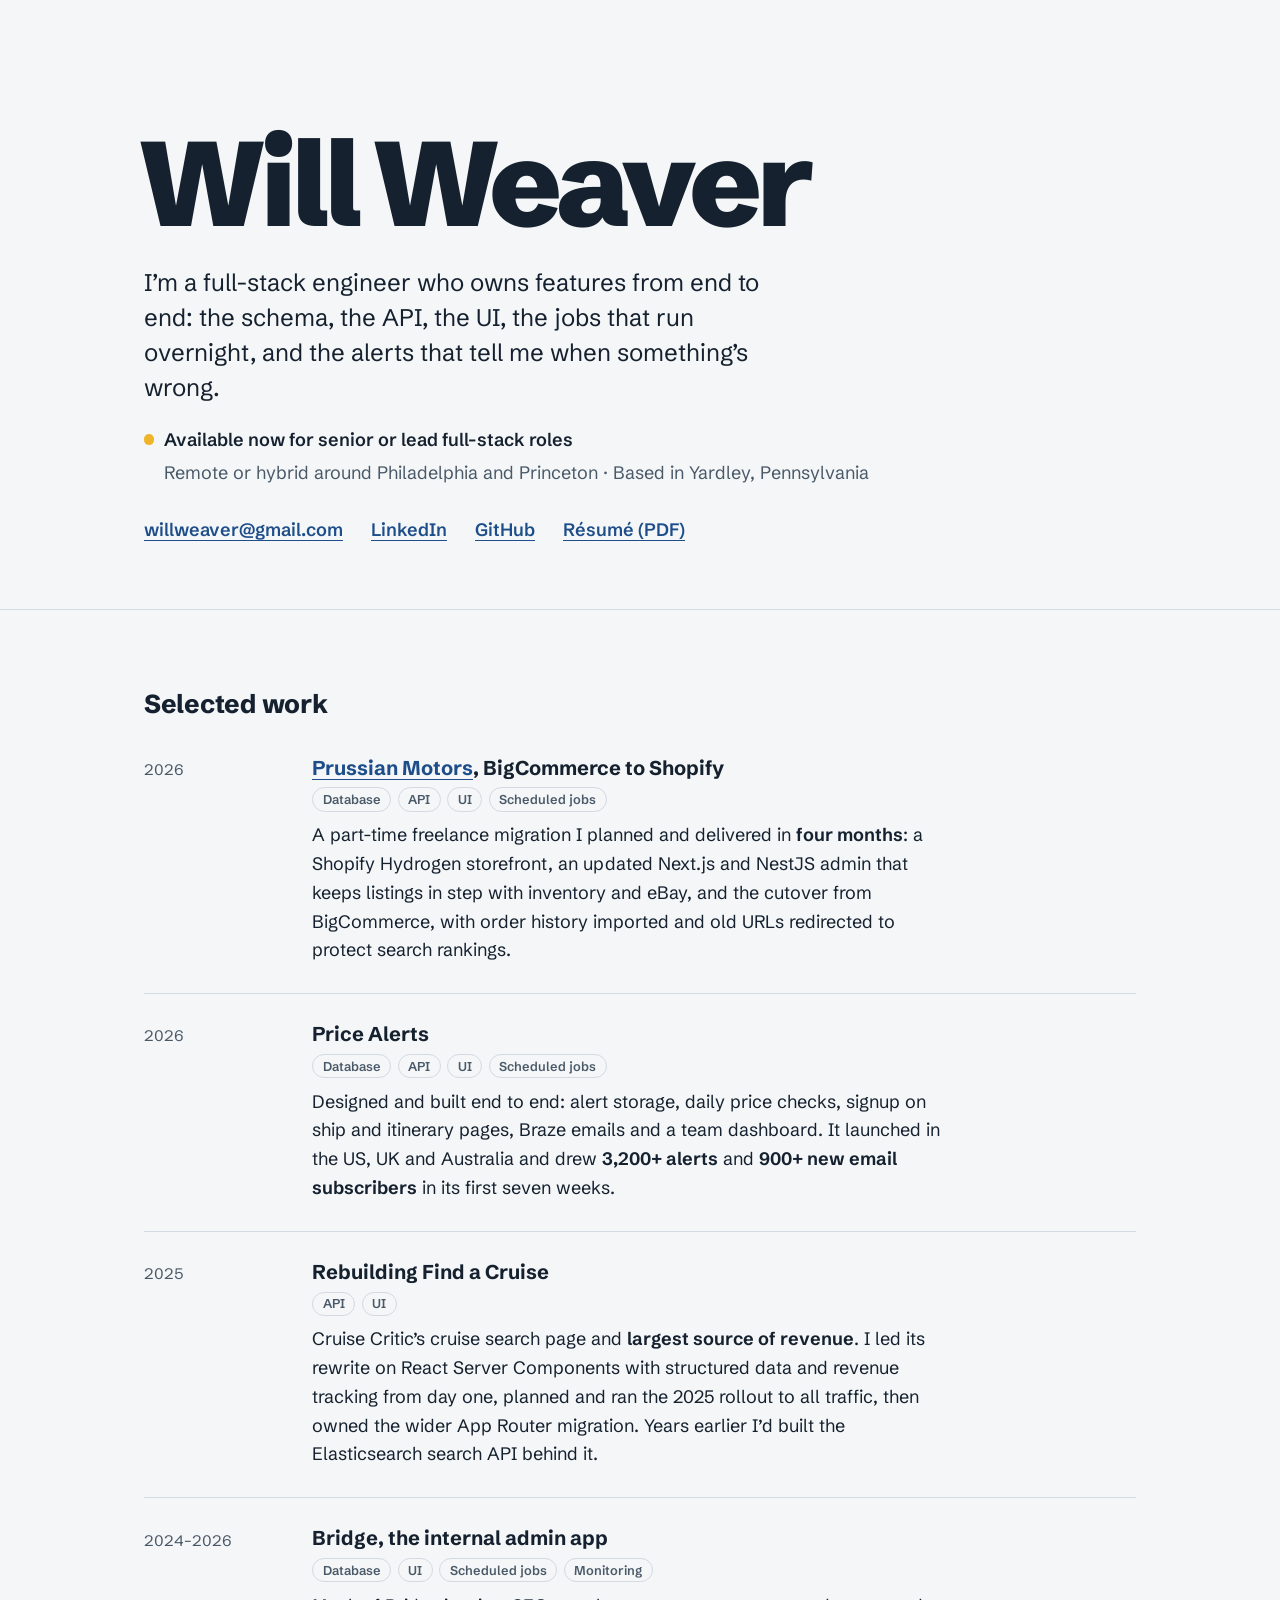
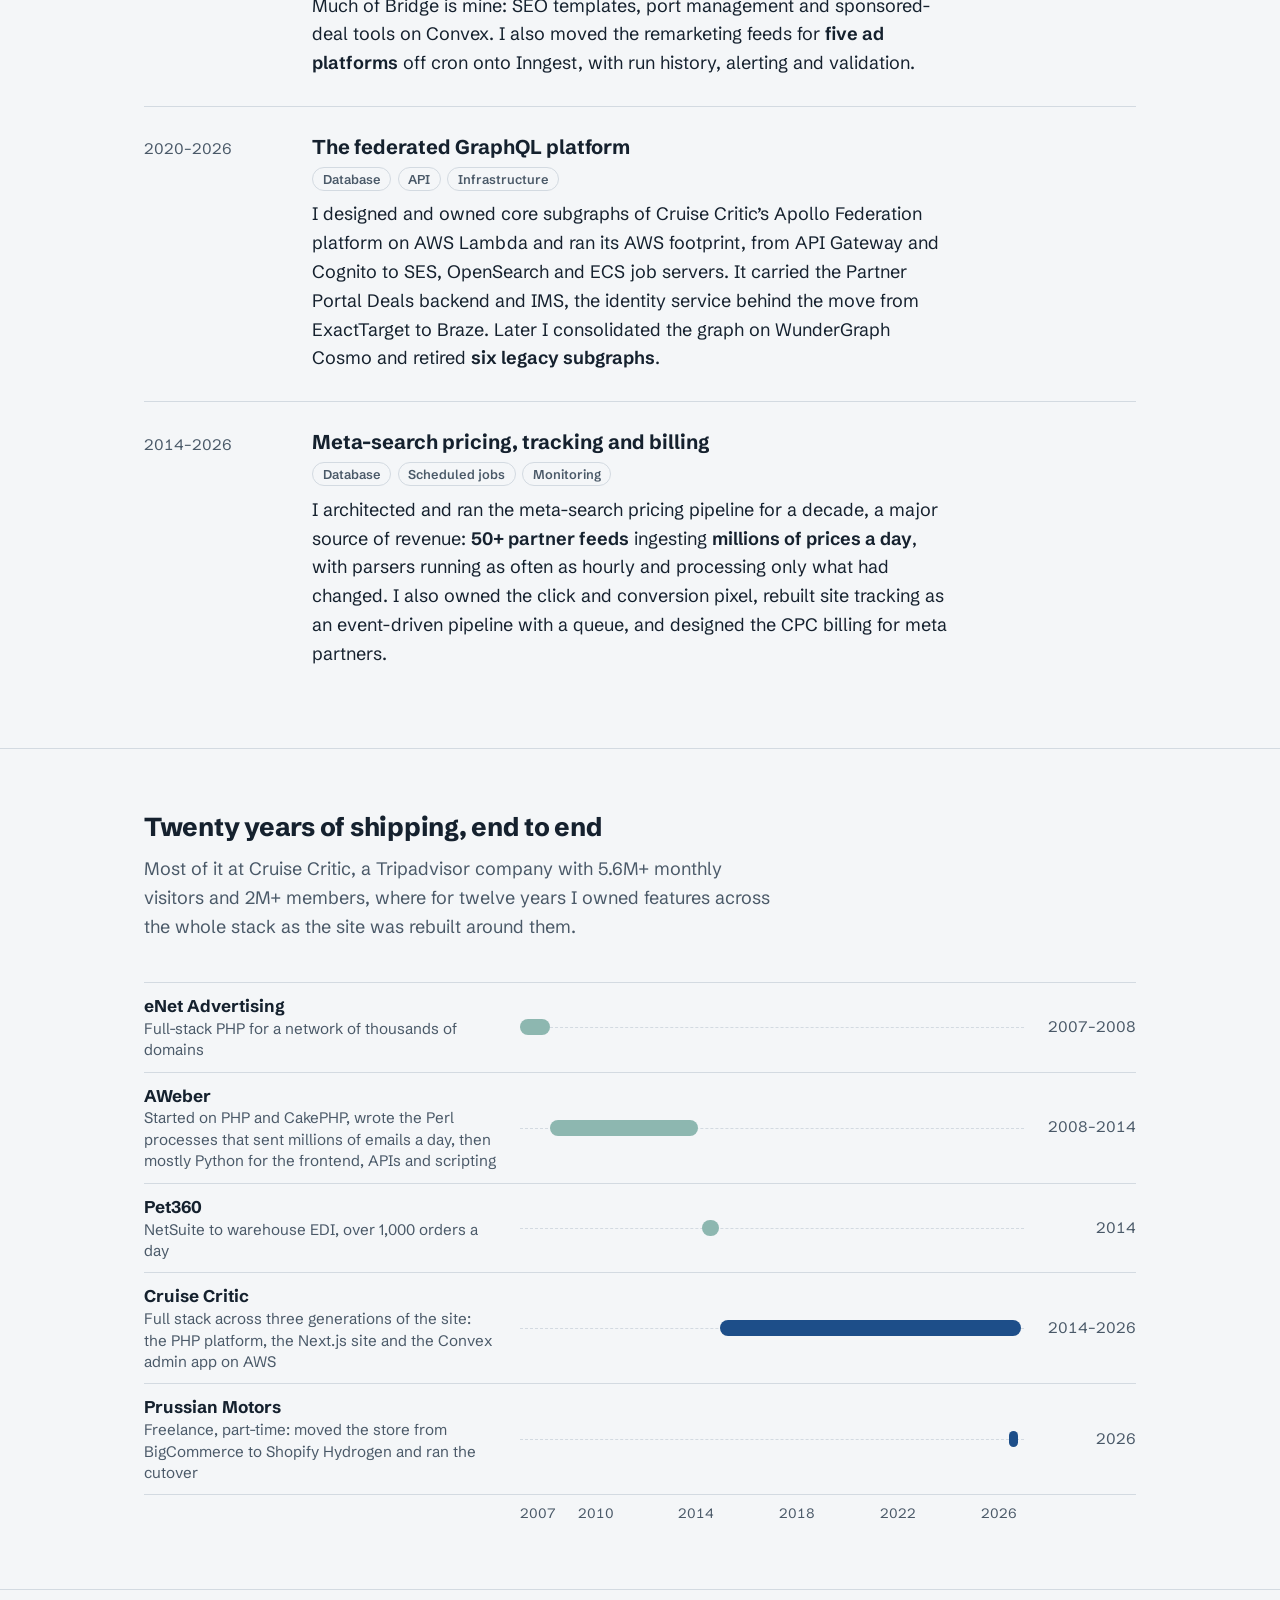
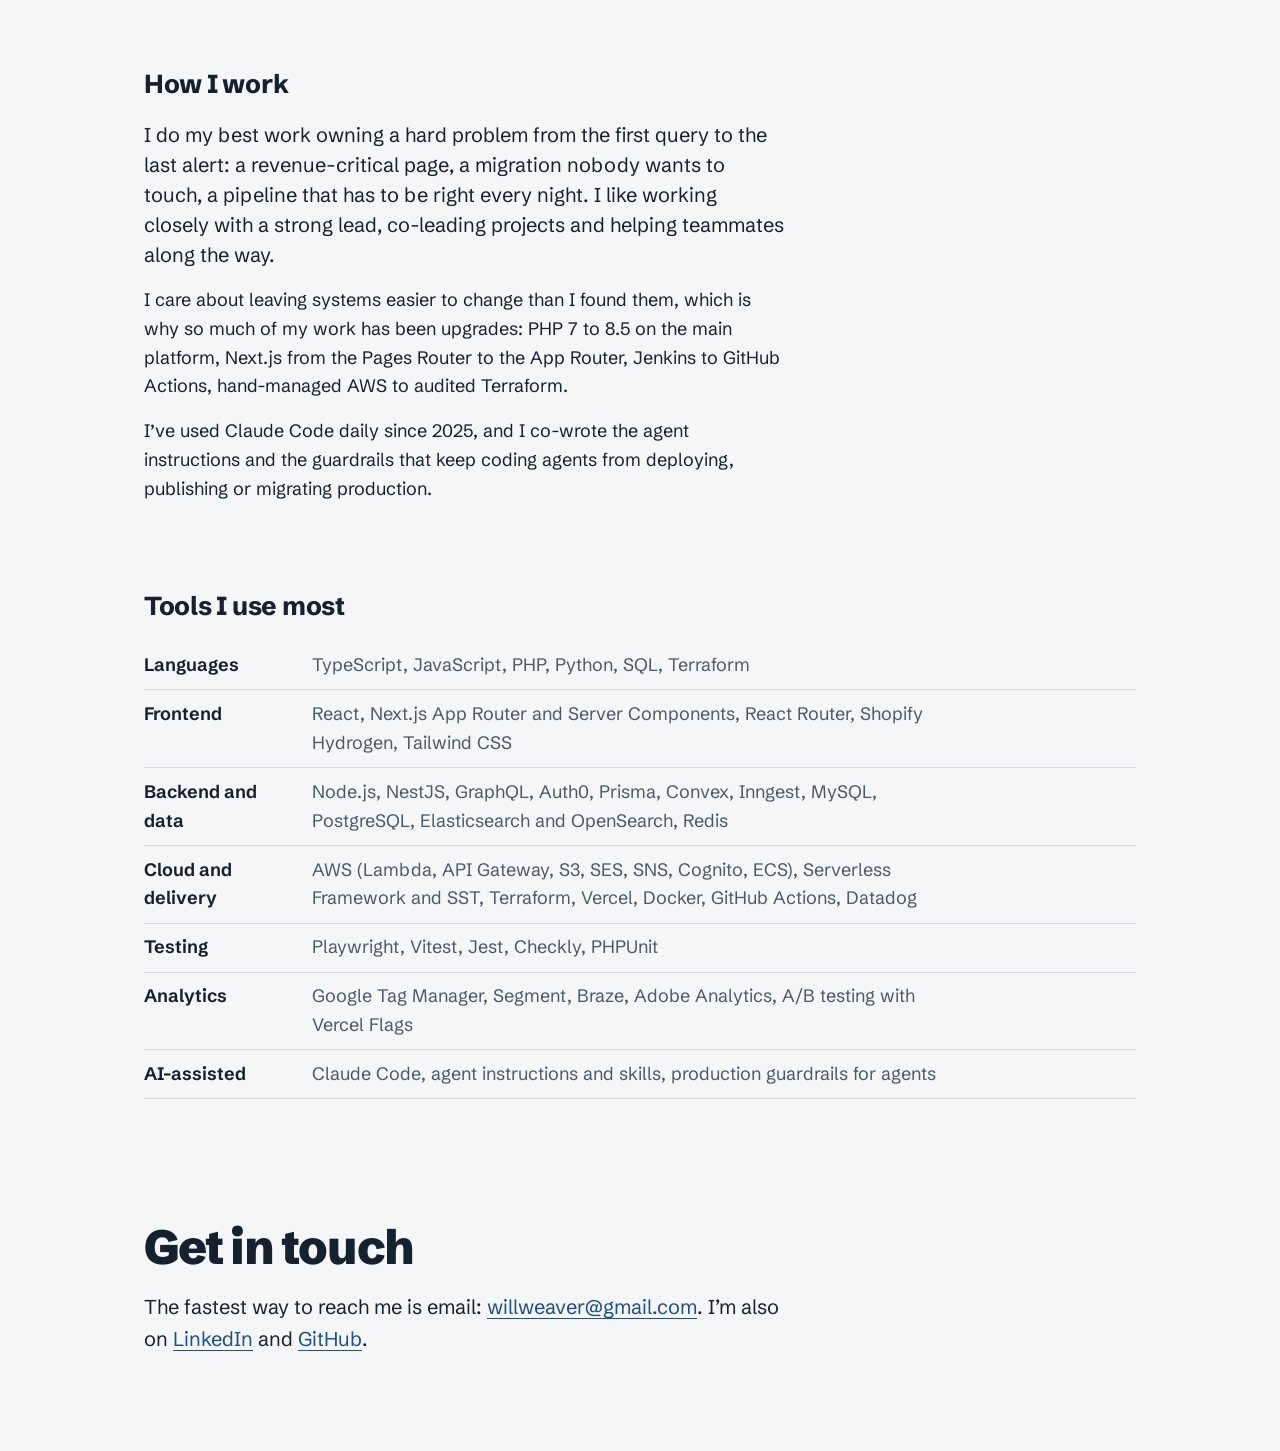
==== index.html @ c9cc4f70 "Add Auth0 to tools and update résumé Co-Authored-By: Claude Opus 5.5 <noreply@anthropic.com>" ====
<!doctype html>
<html lang="en">
<head>
  <meta charset="utf-8">
  <meta name="viewport" content="width=device-width, initial-scale=1">
  <title>Will Weaver, senior software engineer</title>
  <meta name="description" content="Will Weaver is a full-stack engineer in Yardley, Pennsylvania who owns features from end to end: the schema, the API, the UI, scheduled jobs and monitoring.">
  <meta property="og:title" content="Will Weaver, senior software engineer">
  <meta property="og:description" content="Full-stack engineer who owns features from end to end: the schema, the API, the UI, scheduled jobs and monitoring.">
  <meta property="og:type" content="website">
  <meta property="og:url" content="https://willweaver.net/">
  <meta property="og:image" content="https://willweaver.net/og-image.png">
  <meta property="og:image:width" content="1200">
  <meta property="og:image:height" content="630">
  <meta property="og:image:alt" content="Will Weaver, full-stack engineer. Available now for senior or lead full-stack roles.">
  <meta name="twitter:card" content="summary_large_image">
  <link rel="canonical" href="https://willweaver.net/">
  <link rel="icon" href="/favicon.svg" type="image/svg+xml">
  <link rel="apple-touch-icon" href="/apple-touch-icon.png">
  <link rel="preload" href="/fonts/schibsted-grotesk-latin-wght-normal.woff2" as="font" type="font/woff2" crossorigin>
  <link rel="stylesheet" href="/styles.css">
  <script type="application/ld+json">
  {
    "@context": "https://schema.org",
    "@type": "Person",
    "name": "Will Weaver",
    "url": "https://willweaver.net/",
    "jobTitle": "Senior full-stack engineer",
    "address": {
      "@type": "PostalAddress",
      "addressLocality": "Yardley",
      "addressRegion": "PA",
      "addressCountry": "US"
    },
    "sameAs": [
      "https://www.linkedin.com/in/william-w-a8011926",
      "https://github.com/wweaver"
    ]
  }
  </script>
  <script defer src="/_vercel/insights/script.js"></script>
</head>
<body>
  <a class="skip" href="#work">Skip to selected work</a>

  <header class="intro wrap">
    <h1>Will Weaver</h1>
    <p class="lede">I’m a full-stack engineer who owns features from end to end: the schema, the API, the UI, the jobs that run overnight, and the alerts that tell me when something’s wrong.</p>
    <p class="status"><span class="status-dot" aria-hidden="true"></span>Available now for senior or lead full-stack roles</p>
    <p class="where">Remote or hybrid around Philadelphia and Princeton · Based in Yardley, Pennsylvania</p>
    <nav class="links" aria-label="Contact and profiles">
      <a href="mailto:willweaver@gmail.com">willweaver@gmail.com</a>
      <a href="https://www.linkedin.com/in/william-w-a8011926">LinkedIn</a>
      <a href="https://github.com/wweaver">GitHub</a>
      <a href="/resume.pdf" target="_blank" rel="noopener">Résumé (PDF)<span class="visually-hidden"> (opens in a new tab)</span></a>
    </nav>
  </header>

  <main>
    <div class="wrap work-block">
    <section id="work" aria-labelledby="work-heading">
      <h2 id="work-heading">Selected work</h2>

      <article class="project">
        <h3><a href="https://prussianmotors.com/">Prussian Motors</a>, BigCommerce to Shopify</h3>
        <p class="when">2026</p>
        <ul class="layers" aria-label="What I built"><li>Database</li><li>API</li><li>UI</li><li>Scheduled jobs</li></ul>
        <p>A part-time freelance migration I planned and delivered in <strong>four months</strong>: a Shopify Hydrogen storefront, an updated Next.js and NestJS admin that keeps listings in step with inventory and eBay, and the cutover from BigCommerce, with order history imported and old URLs redirected to protect search rankings.</p>
      </article>

      <article class="project">
        <h3>Price Alerts</h3>
        <p class="when">2026</p>
        <ul class="layers" aria-label="What I built"><li>Database</li><li>API</li><li>UI</li><li>Scheduled jobs</li></ul>
        <p>Designed and built end to end: alert storage, daily price checks, signup on ship and itinerary pages, Braze emails and a team dashboard. It launched in the US, UK and Australia and drew <strong>3,200+ alerts</strong> and <strong>900+ new email subscribers</strong> in its first seven weeks.</p>
      </article>

      <article class="project">
        <h3>Rebuilding Find a Cruise</h3>
        <p class="when">2025</p>
        <ul class="layers" aria-label="What I built"><li>API</li><li>UI</li></ul>
        <p>Cruise Critic’s cruise search page and <strong>largest source of revenue</strong>. I led its rewrite on React Server Components with structured data and revenue tracking from day one, planned and ran the 2025 rollout to all traffic, then owned the wider App Router migration. Years earlier I’d built the Elasticsearch search API behind it.</p>
      </article>

      <article class="project">
        <h3>Bridge, the internal admin app</h3>
        <p class="when">2024–2026</p>
        <ul class="layers" aria-label="What I built"><li>Database</li><li>UI</li><li>Scheduled jobs</li><li>Monitoring</li></ul>
        <p>Much of Bridge is mine: SEO templates, port management and sponsored-deal tools on Convex. I also moved the remarketing feeds for <strong>five ad platforms</strong> off cron onto Inngest, with run history, alerting and validation.</p>
      </article>

      <article class="project">
        <h3>The federated GraphQL platform</h3>
        <p class="when">2020–2026</p>
        <ul class="layers" aria-label="What I built"><li>Database</li><li>API</li><li>Infrastructure</li></ul>
        <p>I designed and owned core subgraphs of Cruise Critic’s Apollo Federation platform on AWS Lambda and ran its AWS footprint, from API Gateway and Cognito to SES, OpenSearch and ECS job servers. It carried the Partner Portal Deals backend and IMS, the identity service behind the move from ExactTarget to Braze. Later I consolidated the graph on WunderGraph Cosmo and retired <strong>six legacy subgraphs</strong>.</p>
      </article>

      <article class="project">
        <h3>Meta-search pricing, tracking and billing</h3>
        <p class="when">2014–2026</p>
        <ul class="layers" aria-label="What I built"><li>Database</li><li>Scheduled jobs</li><li>Monitoring</li></ul>
        <p>I architected and ran the meta-search pricing pipeline for a decade, a major source of revenue: <strong>50+ partner feeds</strong> ingesting <strong>millions of prices a day</strong>, with parsers running as often as hourly and processing only what had changed. I also owned the click and conversion pixel, rebuilt site tracking as an event-driven pipeline with a queue, and designed the CPC billing for meta partners.</p>
      </article>
    </section>
    </div>

  <section id="career" class="career" aria-labelledby="career-heading">
    <div class="wrap">
      <h2 id="career-heading">Twenty years of shipping, end to end</h2>
      <p class="section-note">Most of it at Cruise Critic, a Tripadvisor company with 5.6M+ monthly visitors and 2M+ members, where for twelve years I owned features across the whole stack as the site was rebuilt around them.</p>
    </div>

    <figure class="timeline wrap-wide">
      <ol>
        <li style="--from: 0; --to: 6.0">
          <span class="role"><strong>eNet Advertising</strong> Full-stack PHP for a network of thousands of domains</span>
          <span class="track"><span class="bar early"></span></span>
          <span class="years">2007–2008</span>
        </li>
        <li style="--from: 6.0; --to: 35.4">
          <span class="role"><strong>AWeber</strong> Started on PHP and CakePHP, wrote the Perl processes that sent millions of emails a day, then mostly Python for the frontend, APIs and scripting</span>
          <span class="track"><span class="bar early"></span></span>
          <span class="years">2008–2014</span>
        </li>
        <li style="--from: 36.2; --to: 39.6">
          <span class="role"><strong>Pet360</strong> NetSuite to warehouse EDI, over 1,000 orders a day</span>
          <span class="track"><span class="bar early"></span></span>
          <span class="years">2014</span>
        </li>
        <li style="--from: 39.6; --to: 99.4">
          <span class="role"><strong>Cruise Critic</strong> Full stack across three generations of the site: the PHP platform, the Next.js site and the Convex admin app on AWS</span>
          <span class="track"><span class="bar"></span></span>
          <span class="years">2014–2026</span>
        </li>
        <li style="--from: 97.1; --to: 98.8">
          <span class="role"><strong>Prussian Motors</strong> Freelance, part-time: moved the store from BigCommerce to Shopify Hydrogen and ran the cutover</span>
          <span class="track"><span class="bar"></span></span>
          <span class="years">2026</span>
        </li>
      </ol>
      <div class="axis" aria-hidden="true">
        <span style="--at: 0">2007</span>
        <span style="--at: 15">2010</span>
        <span style="--at: 35">2014</span>
        <span style="--at: 55">2018</span>
        <span style="--at: 75">2022</span>
        <span style="--at: 95">2026</span>
      </div>
    </figure>
  </section>

    <div class="wrap rest-block">
    <section id="how-i-work" class="how" aria-labelledby="how-heading">
      <h2 id="how-heading">How I work</h2>
      <p>I do my best work owning a hard problem from the first query to the last alert: a revenue-critical page, a migration nobody wants to touch, a pipeline that has to be right every night. I like working closely with a strong lead, co-leading projects and helping teammates along the way.</p>
      <p>I care about leaving systems easier to change than I found them, which is why so much of my work has been upgrades: PHP 7 to 8.5 on the main platform, Next.js from the Pages Router to the App Router, Jenkins to GitHub Actions, hand-managed AWS to audited Terraform.</p>
      <p>I’ve used Claude Code daily since 2025, and I co-wrote the agent instructions and the guardrails that keep coding agents from deploying, publishing or migrating production.</p>
    </section>

    <section id="tools" class="tools" aria-labelledby="tools-heading">
      <h2 id="tools-heading">Tools I use most</h2>
      <dl>
        <div><dt>Languages</dt><dd>TypeScript, JavaScript, PHP, Python, SQL, Terraform</dd></div>
        <div><dt>Frontend</dt><dd>React, Next.js App Router and Server Components, React Router, Shopify Hydrogen, Tailwind CSS</dd></div>
        <div><dt>Backend and data</dt><dd>Node.js, NestJS, GraphQL, Auth0, Prisma, Convex, Inngest, MySQL, PostgreSQL, Elasticsearch and OpenSearch, Redis</dd></div>
        <div><dt>Cloud and delivery</dt><dd>AWS (Lambda, API Gateway, S3, SES, SNS, Cognito, ECS), Serverless Framework and SST, Terraform, Vercel, Docker, GitHub Actions, Datadog</dd></div>
        <div><dt>Testing</dt><dd>Playwright, Vitest, Jest, Checkly, PHPUnit</dd></div>
        <div><dt>Analytics</dt><dd>Google Tag Manager, Segment, Braze, Adobe Analytics, A/B testing with Vercel Flags</dd></div>
        <div><dt>AI-assisted</dt><dd>Claude Code, agent instructions and skills, production guardrails for agents</dd></div>
      </dl>
    </section>
    </div>
  </main>

  <footer id="contact" class="contact wrap">
    <h2>Get in touch</h2>
    <p>The fastest way to reach me is email: <a href="mailto:willweaver@gmail.com">willweaver@gmail.com</a>. I’m also on <a href="https://www.linkedin.com/in/william-w-a8011926">LinkedIn</a> and <a href="https://github.com/wweaver">GitHub</a>.</p>
  </footer>
</body>
</html>
---- styles.css ----
@font-face {
  font-family: "Schibsted Grotesk";
  src: url("/fonts/schibsted-grotesk-latin-wght-normal.woff2") format("woff2");
  font-weight: 400 900;
  font-style: normal;
  font-display: swap;
}

:root {
  color-scheme: light;
  --paper: #f4f6f8;
  --ink: #15212e;
  --muted: #4a5968;
  --harbor: #1d4e89;
  --glass: #8db7b0;
  --buoy: #f0b429;
  --rule: #d3dae1;

  --font: "Schibsted Grotesk", "Helvetica Neue", Arial, sans-serif;
  --measure: 40rem;
  --wide: 68rem;
  --gutter: clamp(1.25rem, 5vw, 3rem);
}

@media (prefers-color-scheme: dark) {
  :root {
    color-scheme: dark;
    --paper: #101a24;
    --ink: #e7edf3;
    --muted: #a3b1bf;
    --harbor: #78a9e0;
    --glass: #4f7f78;
    --buoy: #f0b429;
    --rule: #26323f;
  }
}

*, *::before, *::after { box-sizing: border-box; }

html { -webkit-text-size-adjust: 100%; }

body {
  margin: 0;
  background: var(--paper);
  color: var(--ink);
  font-family: var(--font);
  font-size: 1.125rem;
  line-height: 1.6;
  font-weight: 400;
}

a {
  color: var(--harbor);
  text-decoration-thickness: 1px;
  text-underline-offset: 0.2em;
}
a:hover { text-decoration-thickness: 2px; }
a:focus-visible {
  outline: 3px solid var(--buoy);
  outline-offset: 3px;
  border-radius: 2px;
}

.skip {
  position: absolute;
  left: -999px;
  top: 0.5rem;
  background: var(--ink);
  color: var(--paper);
  padding: 0.5rem 0.75rem;
}
.skip:focus { left: 0.5rem; }

.visually-hidden {
  position: absolute;
  width: 1px;
  height: 1px;
  overflow: hidden;
  clip-path: inset(50%);
  white-space: nowrap;
}

.wrap {
  max-width: var(--wide);
  margin-inline: auto;
  padding-inline: var(--gutter);
}
.wrap-wide {
  max-width: var(--wide);
  margin-inline: auto;
  padding-inline: var(--gutter);
}

h1, h2, h3 { margin: 0; line-height: 1.15; }

h2 {
  font-size: 1.625rem;
  font-weight: 750;
  letter-spacing: -0.01em;
}

/* Intro */

.intro {
  padding-top: clamp(4rem, 12vw, 8rem);
  padding-bottom: clamp(2.5rem, 6vw, 4rem);
}

.intro h1 {
  font-size: clamp(3.25rem, 11vw, 7.5rem);
  font-weight: 850;
  letter-spacing: -0.045em;
  line-height: 0.92;
  margin-left: -0.04em;
}

.lede {
  max-width: var(--measure);
  margin: 1.75rem 0 0;
  font-size: clamp(1.25rem, 2.4vw, 1.5rem);
  line-height: 1.45;
}

.status {
  display: flex;
  align-items: baseline;
  gap: 0.6rem;
  max-width: var(--measure);
  margin: 1.25rem 0 0;
  font-weight: 600;
}
.status-dot {
  flex: none;
  width: 0.65rem;
  height: 0.65rem;
  border-radius: 50%;
  background: var(--buoy);
  transform: translateY(-0.05em);
}

.where {
  margin: 0.75rem 0 0;
  color: var(--muted);
}
.status + .where { margin-top: 0.3rem; padding-left: 1.25rem; }

.links {
  display: flex;
  flex-wrap: wrap;
  gap: 0.5rem 1.75rem;
  margin-top: 1.75rem;
  font-weight: 600;
}

/* Career timeline */

.career {
  border-top: 1px solid var(--rule);
  border-bottom: 1px solid var(--rule);
  padding-block: clamp(2.5rem, 6vw, 4rem);
}

.section-note {
  max-width: var(--measure);
  margin: 0.75rem 0 0;
  color: var(--muted);
}

.timeline {
  margin-top: 2.5rem;
  margin-bottom: 0;
  --label-col: minmax(14rem, 22rem);
  --years-col: 5.5rem;
}

.timeline ol {
  list-style: none;
  margin: 0;
  padding: 0;
}

.timeline li,
.axis {
  display: grid;
  grid-template-columns: var(--label-col) 1fr var(--years-col);
  column-gap: 1.5rem;
  align-items: center;
}

.timeline li {
  padding-block: 0.7rem;
  border-bottom: 1px solid var(--rule);
}
.timeline li:first-child { border-top: 1px solid var(--rule); }

.role {
  font-size: 0.95rem;
  line-height: 1.4;
  color: var(--muted);
}
.role strong {
  display: block;
  color: var(--ink);
  font-size: 1.0625rem;
  font-weight: 700;
}

.track {
  position: relative;
  height: 1.25rem;
}
.track::before {
  content: "";
  position: absolute;
  inset: 50% 0 auto;
  border-top: 1px dashed var(--rule);
}

.bar {
  position: absolute;
  top: 0.125rem;
  bottom: 0.125rem;
  left: calc(var(--from) * 1%);
  width: max(6px, calc((var(--to) - var(--from)) * 1%));
  background: var(--harbor);
  border-radius: 999px;
  transform-origin: left center;
  animation: grow 700ms cubic-bezier(.2, .7, .2, 1) both;
}
.bar.early { background: var(--glass); }

.current .bar::after {
  content: "";
  position: absolute;
  right: -0.375rem;
  top: 50%;
  width: 0.75rem;
  height: 0.75rem;
  margin-top: -0.375rem;
  border-radius: 50%;
  background: var(--buoy);
  box-shadow: 0 0 0 3px var(--paper);
}

.timeline li:nth-child(1) .bar { animation-delay: 100ms; }
.timeline li:nth-child(2) .bar { animation-delay: 200ms; }
.timeline li:nth-child(3) .bar { animation-delay: 300ms; }
.timeline li:nth-child(4) .bar { animation-delay: 400ms; }
.timeline li:nth-child(5) .bar { animation-delay: 500ms; }
.timeline li:nth-child(6) .bar { animation-delay: 600ms; }

@keyframes grow {
  from { transform: scaleX(0); }
  to { transform: scaleX(1); }
}

.years {
  font-size: 0.95rem;
  font-variant-numeric: tabular-nums;
  color: var(--muted);
  text-align: right;
  white-space: nowrap;
}
.current .years { color: var(--ink); font-weight: 650; }

.axis {
  margin-top: 0.5rem;
  font-size: 0.85rem;
  color: var(--muted);
  font-variant-numeric: tabular-nums;
}
.axis span {
  grid-column: 2;
  grid-row: 1;
  justify-self: start;
  margin-left: calc(var(--at) * 1%);
  transform: translateX(-50%);
}
.axis span:first-child { transform: none; }

/* Selected work */

main { border-top: 1px solid var(--rule); }

.work-block,
.rest-block { padding-block: clamp(3rem, 7vw, 5rem); }

.rest-block > section + section { margin-top: clamp(3.5rem, 8vw, 5.5rem); }

.project {
  display: grid;
  grid-template-columns: 9rem minmax(0, var(--measure));
  grid-template-areas:
    "when title"
    "when layers"
    "when body";
  column-gap: 1.5rem;
  padding-top: 1.75rem;
}
.project + .project {
  margin-top: 1.75rem;
  border-top: 1px solid var(--rule);
}
#work-heading + .project { margin-top: 0.5rem; }

.project h3 {
  grid-area: title;
  font-size: 1.25rem;
  font-weight: 700;
}
.when {
  grid-area: when;
  margin: 0.15rem 0 0;
  color: var(--muted);
  font-size: 0.95rem;
  font-variant-numeric: tabular-nums;
}
.project p:not(.when) {
  grid-area: body;
  margin: 0.6rem 0 0;
}
.project strong { font-weight: 650; }

.layers {
  grid-area: layers;
  display: flex;
  flex-wrap: wrap;
  gap: 0.4rem;
  margin: 0.55rem 0 0;
  padding: 0;
  list-style: none;
}
.layers li {
  padding: 0.05rem 0.6rem;
  border: 1px solid var(--rule);
  border-radius: 999px;
  color: var(--muted);
  font-size: 0.8rem;
  font-weight: 600;
  line-height: 1.6;
}

.how p {
  max-width: var(--measure);
  margin: 1rem 0 0;
}
.how h2 + p {
  font-size: 1.25rem;
  line-height: 1.5;
  margin-top: 1.25rem;
}

.tools dl { margin: 1.25rem 0 0; }
.tools dl div {
  display: grid;
  grid-template-columns: 9rem minmax(0, var(--measure));
  column-gap: 1.5rem;
  padding-block: 0.6rem;
  border-bottom: 1px solid var(--rule);
}
.tools dt { font-weight: 650; }
.tools dd { margin: 0; color: var(--muted); }

/* Contact */

.contact {
  padding-top: 2.5rem;
  padding-bottom: clamp(4rem, 10vw, 6rem);
}
.contact .wrap, .contact { border-top: 0; }
.contact h2 {
  font-size: clamp(2rem, 5vw, 3rem);
  font-weight: 850;
  letter-spacing: -0.03em;
}
.contact p {
  max-width: var(--measure);
  margin: 1rem 0 0;
  font-size: 1.25rem;
}

/* Small screens */

@media (max-width: 760px) {
  .timeline { --years-col: 6rem; }

  .timeline li {
    grid-template-columns: 1fr var(--years-col);
    row-gap: 0.5rem;
  }
  .role { grid-column: 1 / -1; }

  .axis { grid-template-columns: 1fr var(--years-col); }
  .axis span { grid-column: 1; }
  .axis span:nth-child(2),
  .axis span:nth-child(4) { display: none; }

  .project,
  .tools dl div {
    grid-template-columns: 1fr;
    grid-template-areas:
      "title"
      "when"
      "layers"
      "body";
  }
  .when { margin-top: 0.25rem; }
  .tools dd { margin-top: 0.15rem; }
}

@media (prefers-reduced-motion: reduce) {
  .bar { animation: none; }
}
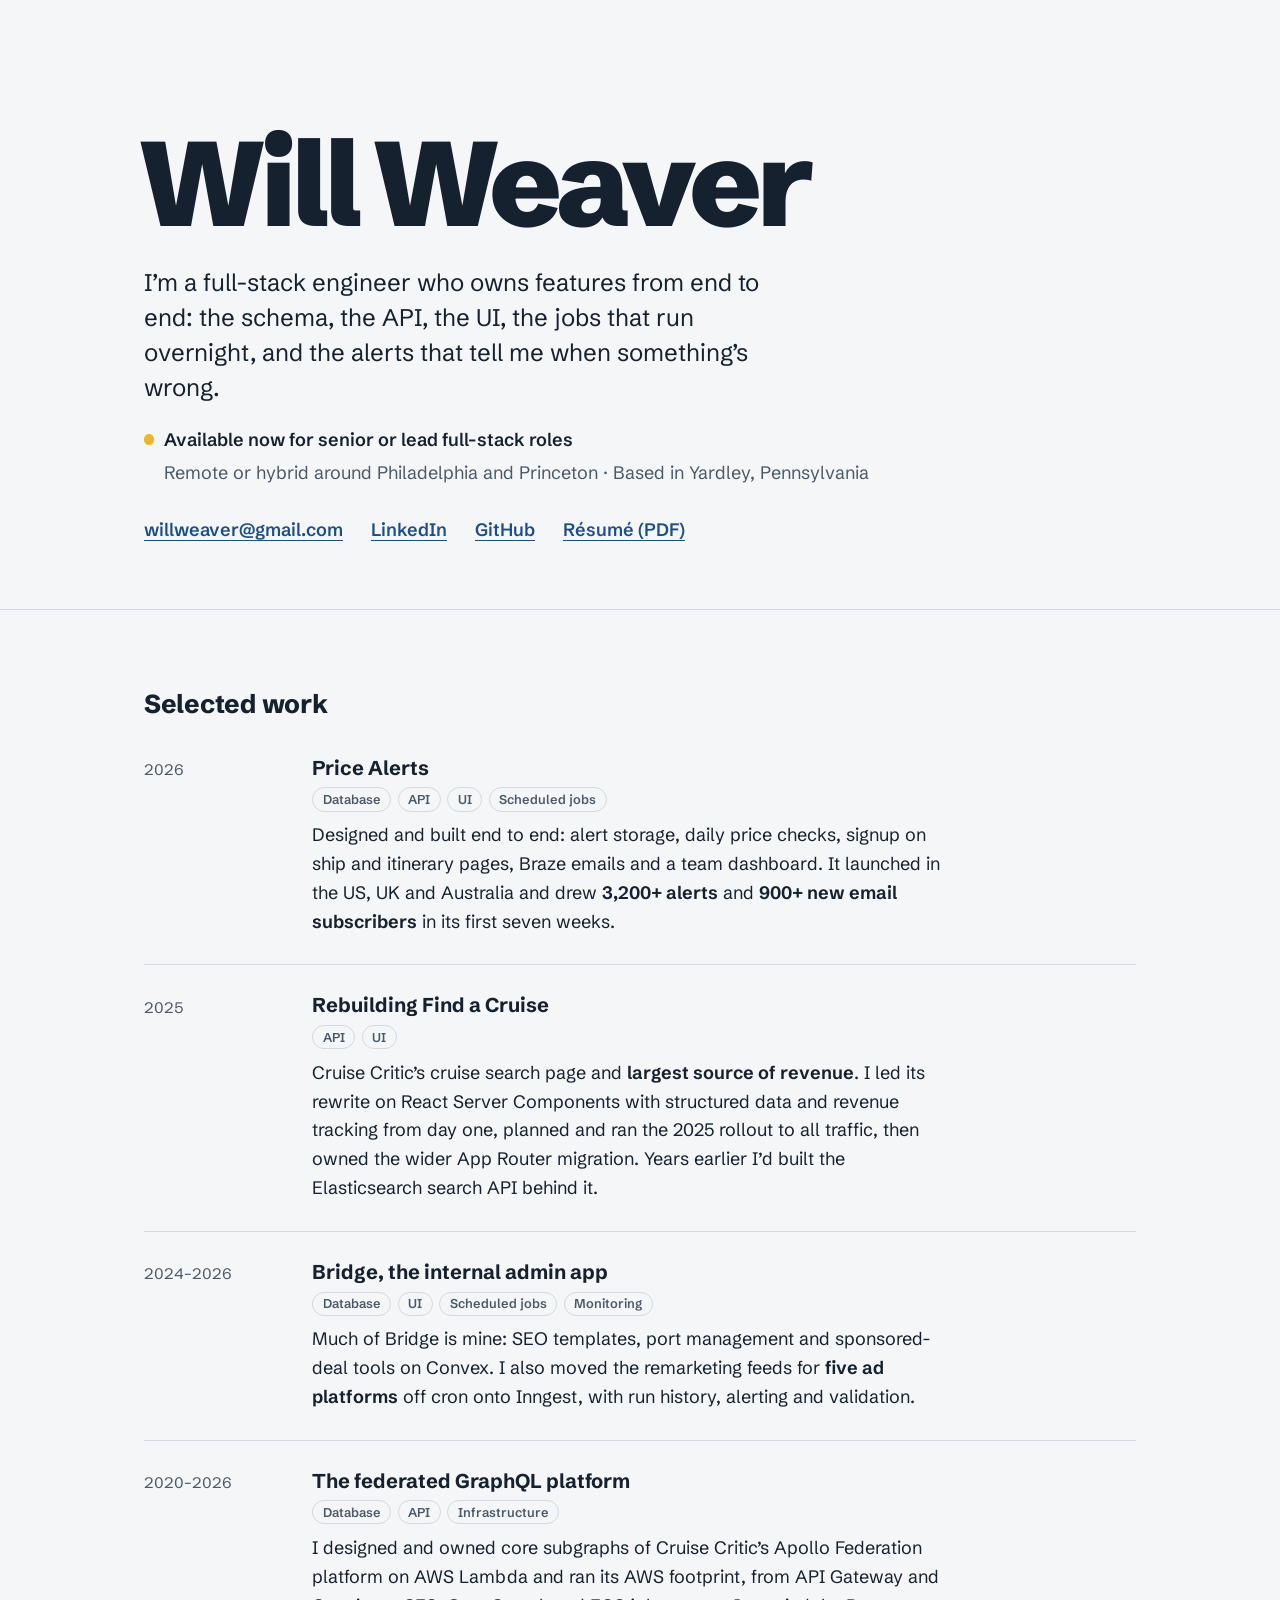
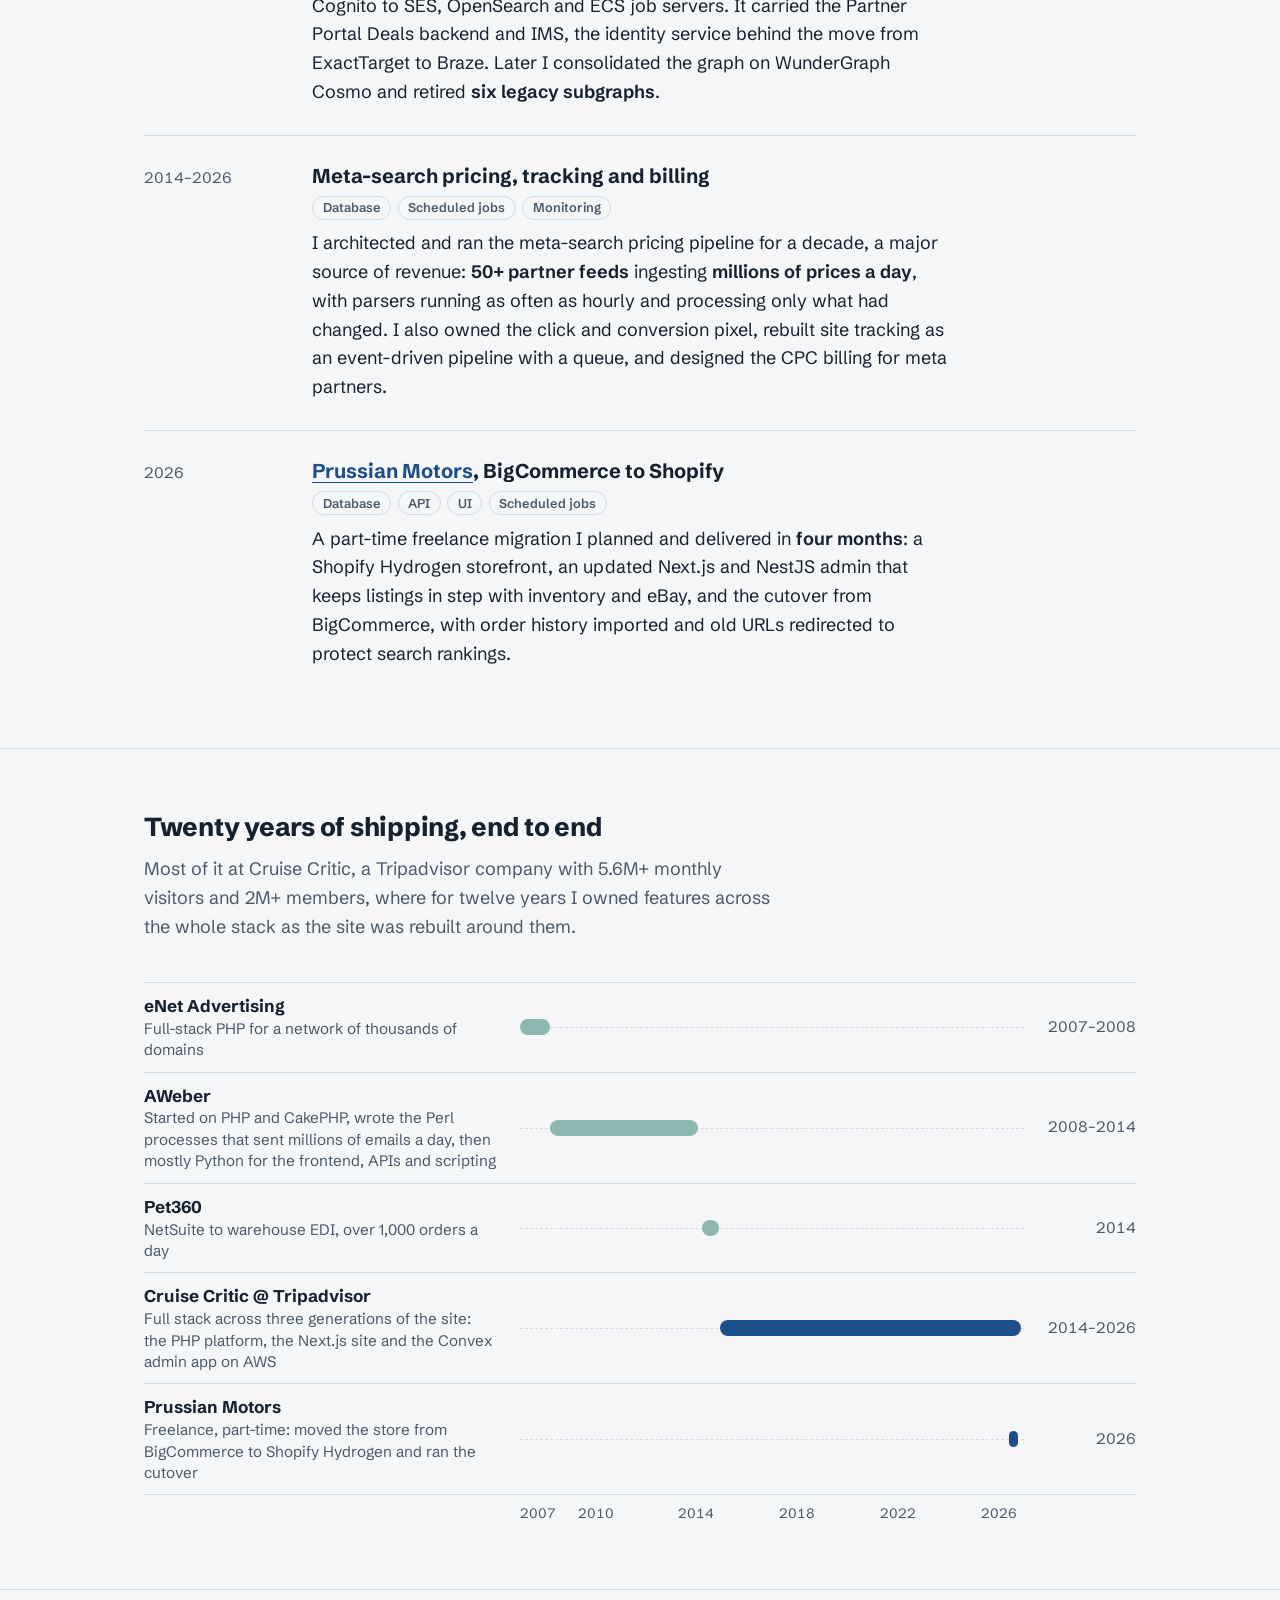
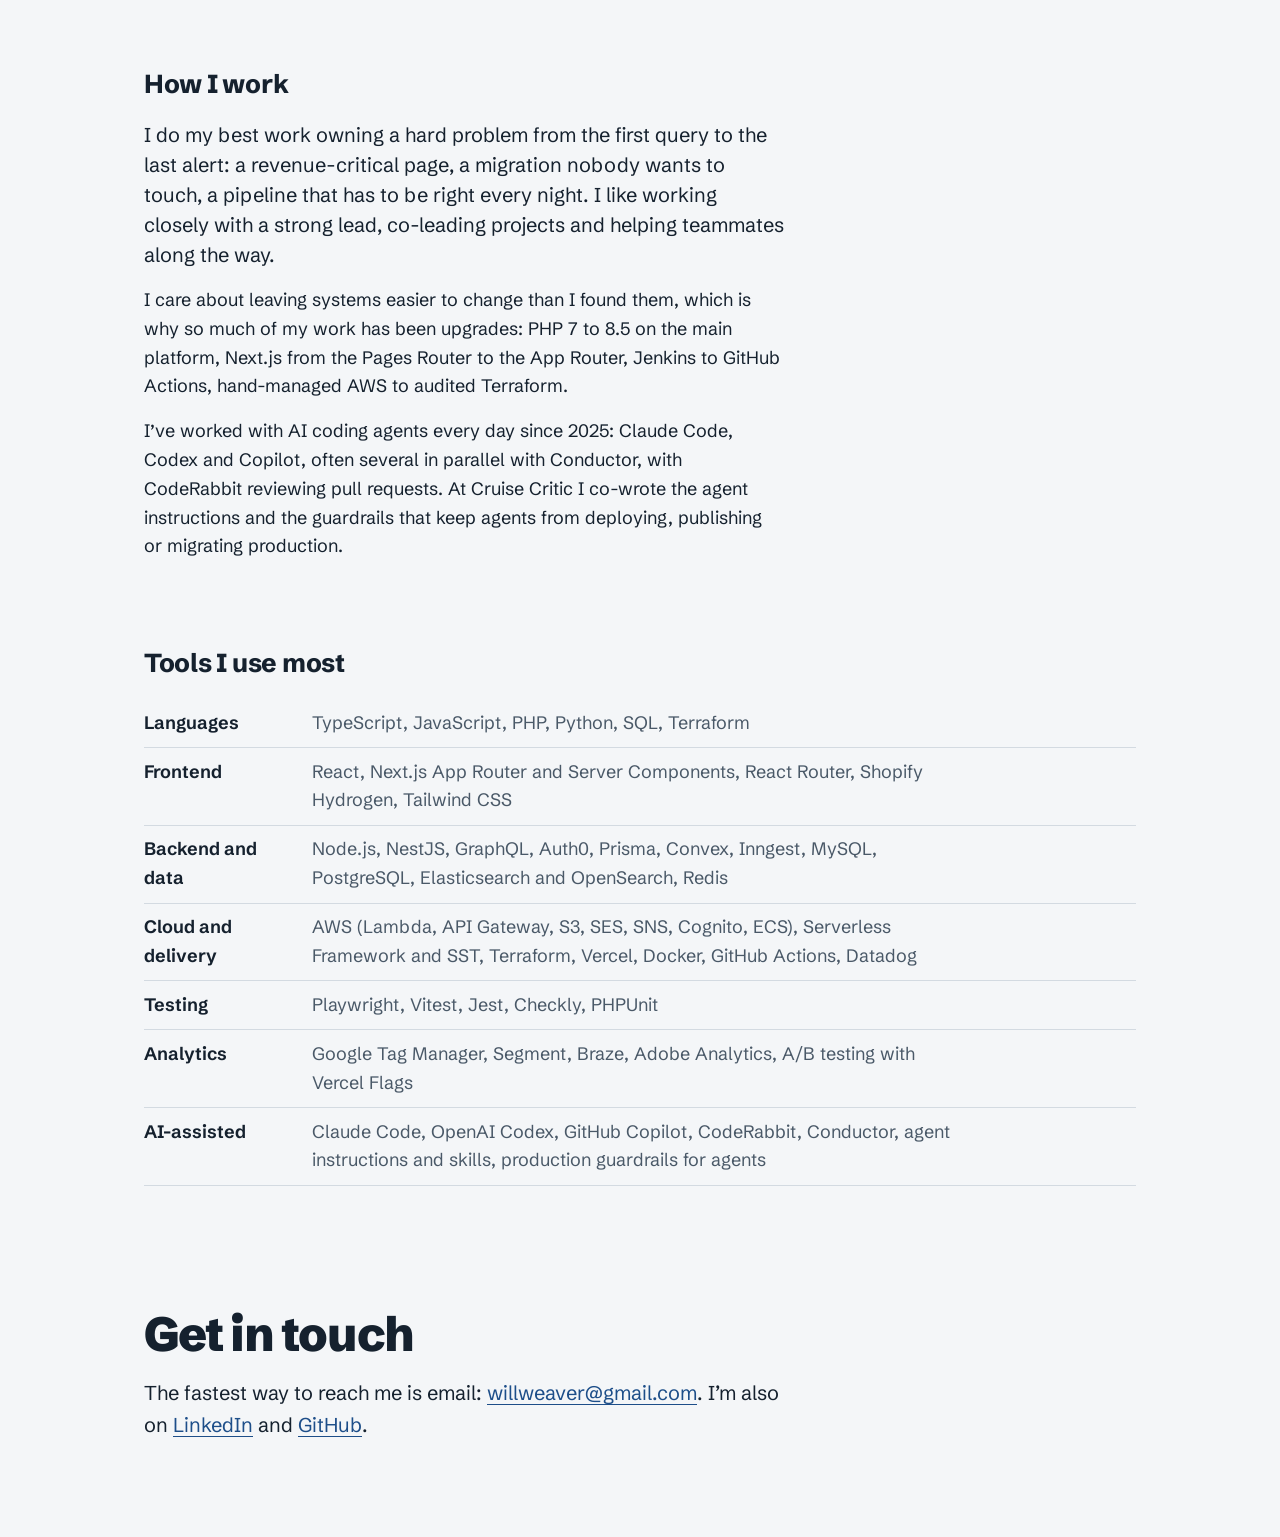
==== commit 78d03c33: "Lead with Cruise Critic work and expand AI tooling - Move Prussian Motors to the end of Selected wor" ====
--- a/index.html
+++ b/index.html
@@ -62,13 +62,6 @@
       <h2 id="work-heading">Selected work</h2>
 
       <article class="project">
-        <h3><a href="https://prussianmotors.com/">Prussian Motors</a>, BigCommerce to Shopify</h3>
-        <p class="when">2026</p>
-        <ul class="layers" aria-label="What I built"><li>Database</li><li>API</li><li>UI</li><li>Scheduled jobs</li></ul>
-        <p>A part-time freelance migration I planned and delivered in <strong>four months</strong>: a Shopify Hydrogen storefront, an updated Next.js and NestJS admin that keeps listings in step with inventory and eBay, and the cutover from BigCommerce, with order history imported and old URLs redirected to protect search rankings.</p>
-      </article>
-
-      <article class="project">
         <h3>Price Alerts</h3>
         <p class="when">2026</p>
         <ul class="layers" aria-label="What I built"><li>Database</li><li>API</li><li>UI</li><li>Scheduled jobs</li></ul>
@@ -102,6 +95,13 @@
         <ul class="layers" aria-label="What I built"><li>Database</li><li>Scheduled jobs</li><li>Monitoring</li></ul>
         <p>I architected and ran the meta-search pricing pipeline for a decade, a major source of revenue: <strong>50+ partner feeds</strong> ingesting <strong>millions of prices a day</strong>, with parsers running as often as hourly and processing only what had changed. I also owned the click and conversion pixel, rebuilt site tracking as an event-driven pipeline with a queue, and designed the CPC billing for meta partners.</p>
       </article>
+
+      <article class="project">
+        <h3><a href="https://prussianmotors.com/">Prussian Motors</a>, BigCommerce to Shopify</h3>
+        <p class="when">2026</p>
+        <ul class="layers" aria-label="What I built"><li>Database</li><li>API</li><li>UI</li><li>Scheduled jobs</li></ul>
+        <p>A part-time freelance migration I planned and delivered in <strong>four months</strong>: a Shopify Hydrogen storefront, an updated Next.js and NestJS admin that keeps listings in step with inventory and eBay, and the cutover from BigCommerce, with order history imported and old URLs redirected to protect search rankings.</p>
+      </article>
     </section>
     </div>
 
@@ -129,7 +129,7 @@
           <span class="years">2014</span>
         </li>
         <li style="--from: 39.6; --to: 99.4">
-          <span class="role"><strong>Cruise Critic</strong> Full stack across three generations of the site: the PHP platform, the Next.js site and the Convex admin app on AWS</span>
+          <span class="role"><strong>Cruise Critic @ Tripadvisor</strong> Full stack across three generations of the site: the PHP platform, the Next.js site and the Convex admin app on AWS</span>
           <span class="track"><span class="bar"></span></span>
           <span class="years">2014–2026</span>
         </li>
@@ -155,7 +155,7 @@
       <h2 id="how-heading">How I work</h2>
       <p>I do my best work owning a hard problem from the first query to the last alert: a revenue-critical page, a migration nobody wants to touch, a pipeline that has to be right every night. I like working closely with a strong lead, co-leading projects and helping teammates along the way.</p>
       <p>I care about leaving systems easier to change than I found them, which is why so much of my work has been upgrades: PHP 7 to 8.5 on the main platform, Next.js from the Pages Router to the App Router, Jenkins to GitHub Actions, hand-managed AWS to audited Terraform.</p>
-      <p>I’ve used Claude Code daily since 2025, and I co-wrote the agent instructions and the guardrails that keep coding agents from deploying, publishing or migrating production.</p>
+      <p>I’ve worked with AI coding agents every day since 2025: Claude Code, Codex and Copilot, often several in parallel with Conductor, with CodeRabbit reviewing pull requests. At Cruise Critic I co-wrote the agent instructions and the guardrails that keep agents from deploying, publishing or migrating production.</p>
     </section>
 
     <section id="tools" class="tools" aria-labelledby="tools-heading">
@@ -167,7 +167,7 @@
         <div><dt>Cloud and delivery</dt><dd>AWS (Lambda, API Gateway, S3, SES, SNS, Cognito, ECS), Serverless Framework and SST, Terraform, Vercel, Docker, GitHub Actions, Datadog</dd></div>
         <div><dt>Testing</dt><dd>Playwright, Vitest, Jest, Checkly, PHPUnit</dd></div>
         <div><dt>Analytics</dt><dd>Google Tag Manager, Segment, Braze, Adobe Analytics, A/B testing with Vercel Flags</dd></div>
-        <div><dt>AI-assisted</dt><dd>Claude Code, agent instructions and skills, production guardrails for agents</dd></div>
+        <div><dt>AI-assisted</dt><dd>Claude Code, OpenAI Codex, GitHub Copilot, CodeRabbit, Conductor, agent instructions and skills, production guardrails for agents</dd></div>
       </dl>
     </section>
     </div>
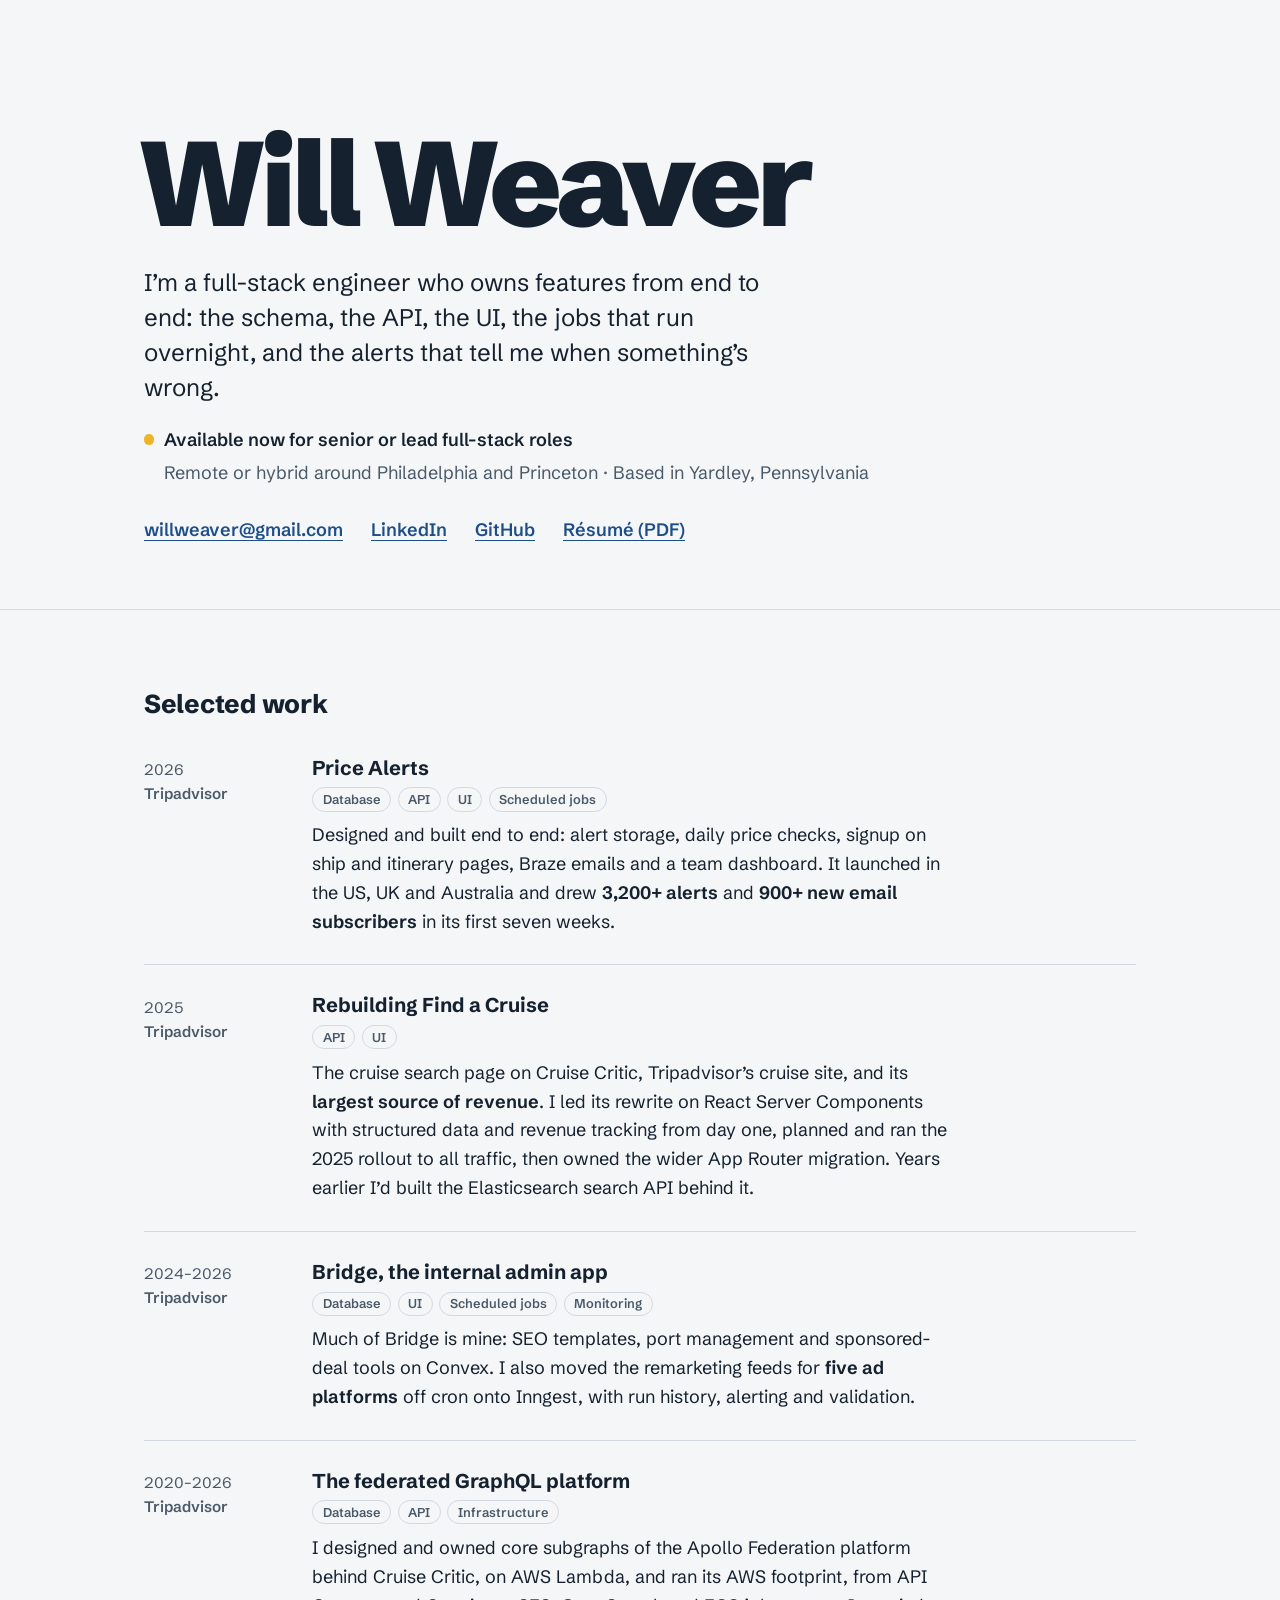
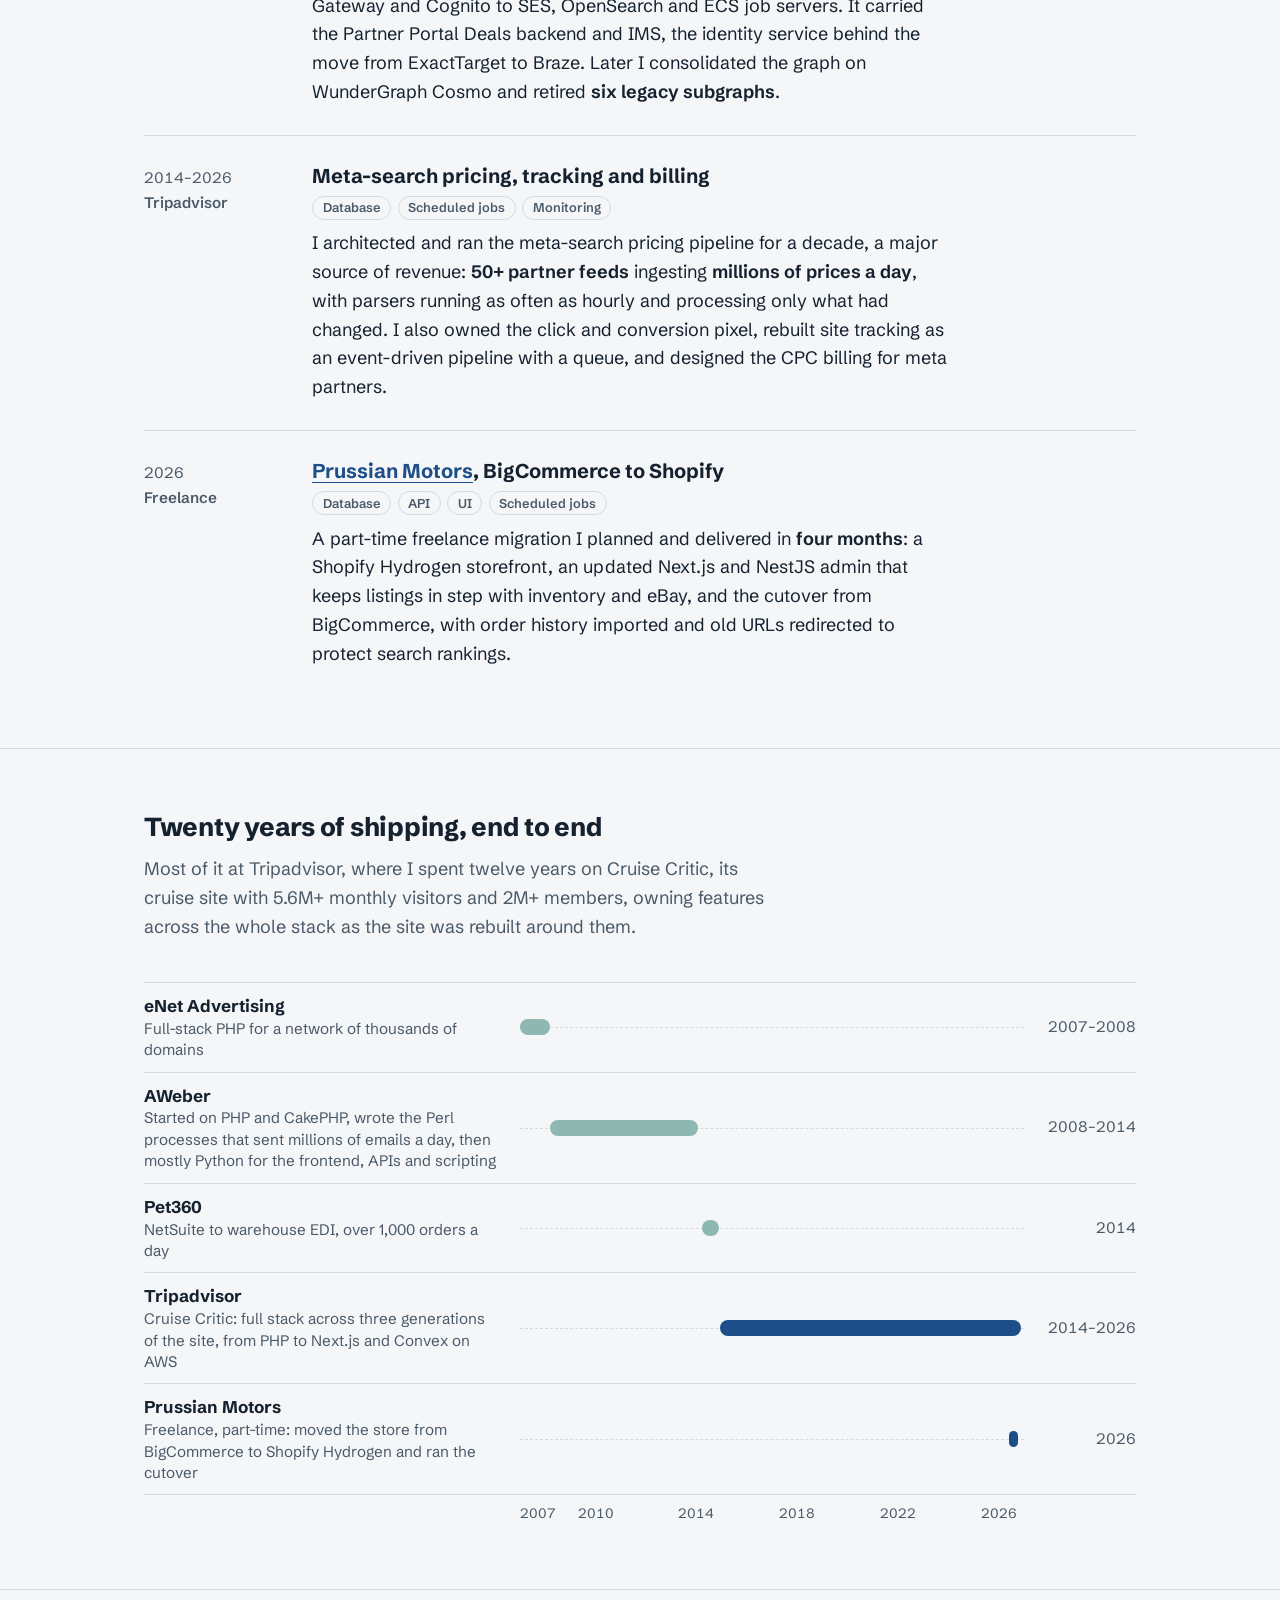
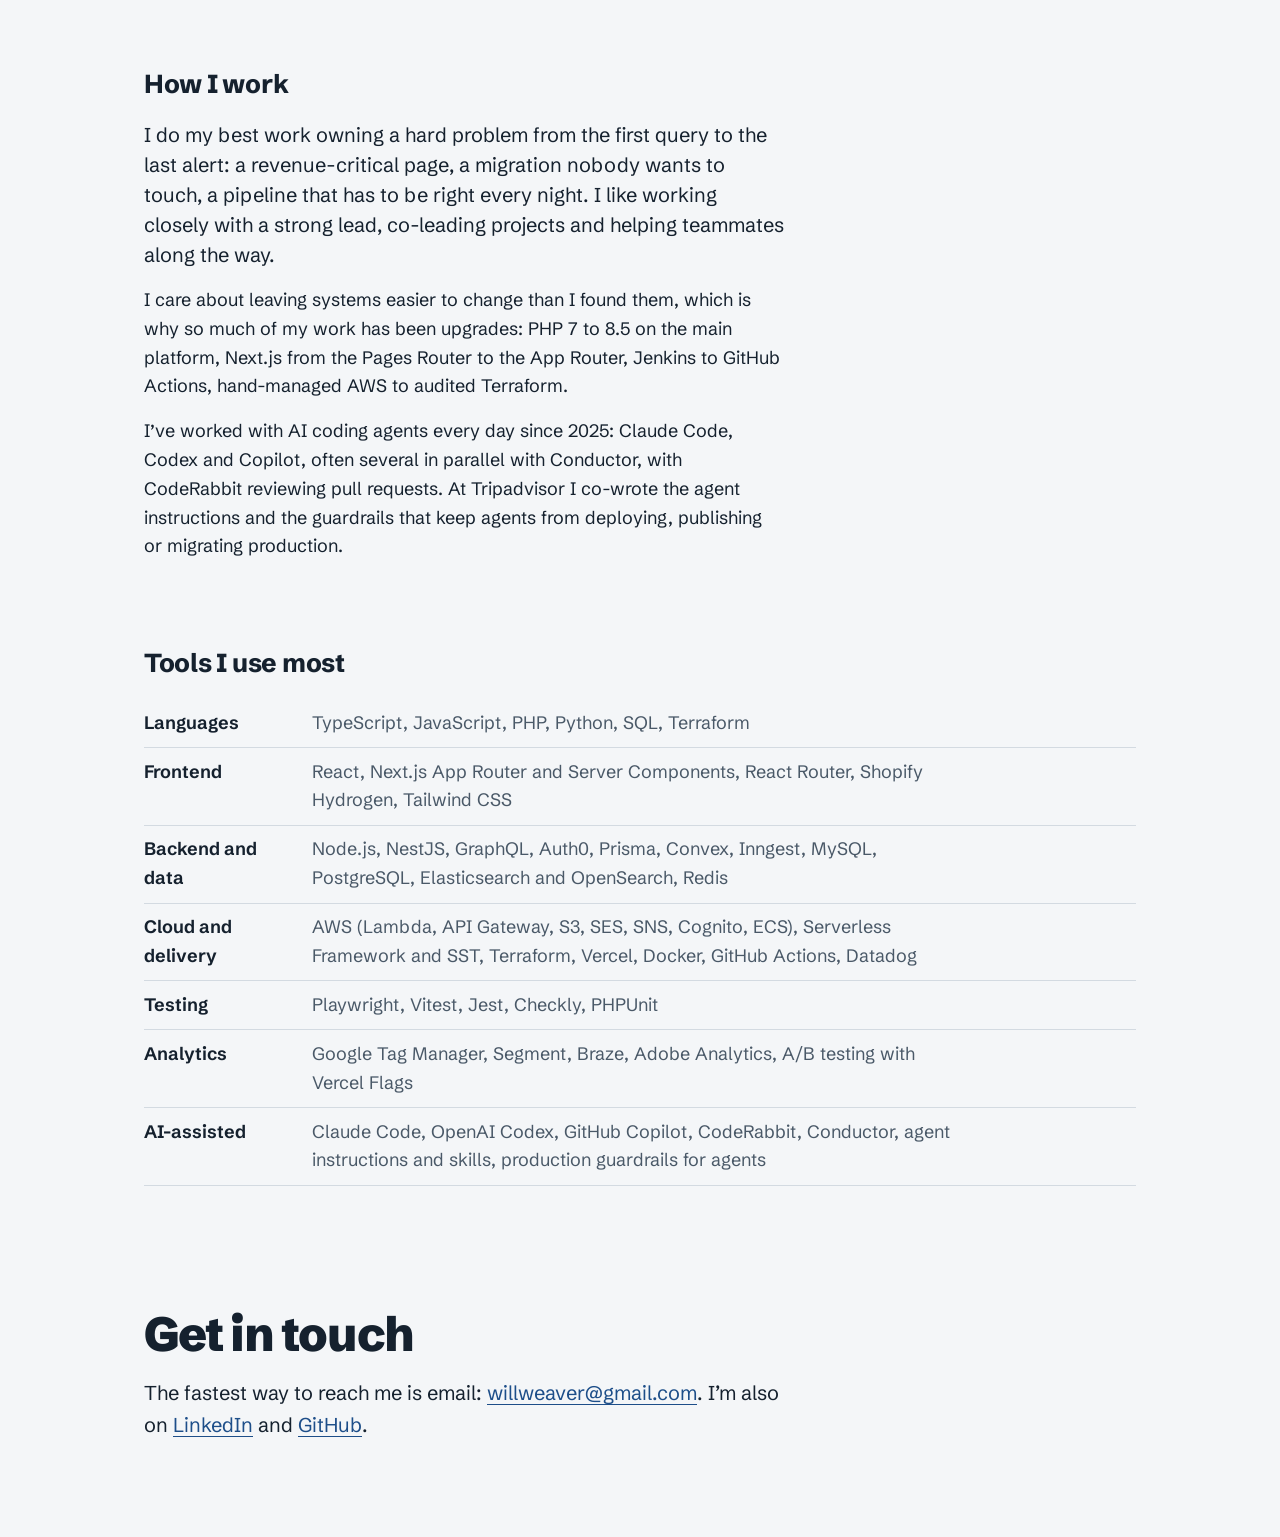
==== commit e98db0c8: "Lead with Tripadvisor, keep Cruise Critic as context - Timeline row and intro name Tripadvisor first" ====
--- a/index.html
+++ b/index.html
@@ -4,9 +4,9 @@
   <meta charset="utf-8">
   <meta name="viewport" content="width=device-width, initial-scale=1">
   <title>Will Weaver, senior software engineer</title>
-  <meta name="description" content="Will Weaver is a full-stack engineer in Yardley, Pennsylvania who owns features from end to end: the schema, the API, the UI, scheduled jobs and monitoring.">
+  <meta name="description" content="Will Weaver is a full-stack engineer in Yardley, Pennsylvania with twelve years at Tripadvisor, owning features from end to end: the schema, the API, the UI, scheduled jobs and monitoring.">
   <meta property="og:title" content="Will Weaver, senior software engineer">
-  <meta property="og:description" content="Full-stack engineer who owns features from end to end: the schema, the API, the UI, scheduled jobs and monitoring.">
+  <meta property="og:description" content="Full-stack engineer with twelve years at Tripadvisor, owning features from end to end: the schema, the API, the UI, scheduled jobs and monitoring.">
   <meta property="og:type" content="website">
   <meta property="og:url" content="https://willweaver.net/">
   <meta property="og:image" content="https://willweaver.net/og-image.png">
@@ -63,42 +63,42 @@
 
       <article class="project">
         <h3>Price Alerts</h3>
-        <p class="when">2026</p>
+        <p class="when">2026<span class="org">Tripadvisor</span></p>
         <ul class="layers" aria-label="What I built"><li>Database</li><li>API</li><li>UI</li><li>Scheduled jobs</li></ul>
         <p>Designed and built end to end: alert storage, daily price checks, signup on ship and itinerary pages, Braze emails and a team dashboard. It launched in the US, UK and Australia and drew <strong>3,200+ alerts</strong> and <strong>900+ new email subscribers</strong> in its first seven weeks.</p>
       </article>
 
       <article class="project">
         <h3>Rebuilding Find a Cruise</h3>
-        <p class="when">2025</p>
+        <p class="when">2025<span class="org">Tripadvisor</span></p>
         <ul class="layers" aria-label="What I built"><li>API</li><li>UI</li></ul>
-        <p>Cruise Critic’s cruise search page and <strong>largest source of revenue</strong>. I led its rewrite on React Server Components with structured data and revenue tracking from day one, planned and ran the 2025 rollout to all traffic, then owned the wider App Router migration. Years earlier I’d built the Elasticsearch search API behind it.</p>
+        <p>The cruise search page on Cruise Critic, Tripadvisor’s cruise site, and its <strong>largest source of revenue</strong>. I led its rewrite on React Server Components with structured data and revenue tracking from day one, planned and ran the 2025 rollout to all traffic, then owned the wider App Router migration. Years earlier I’d built the Elasticsearch search API behind it.</p>
       </article>
 
       <article class="project">
         <h3>Bridge, the internal admin app</h3>
-        <p class="when">2024–2026</p>
+        <p class="when">2024–2026<span class="org">Tripadvisor</span></p>
         <ul class="layers" aria-label="What I built"><li>Database</li><li>UI</li><li>Scheduled jobs</li><li>Monitoring</li></ul>
         <p>Much of Bridge is mine: SEO templates, port management and sponsored-deal tools on Convex. I also moved the remarketing feeds for <strong>five ad platforms</strong> off cron onto Inngest, with run history, alerting and validation.</p>
       </article>
 
       <article class="project">
         <h3>The federated GraphQL platform</h3>
-        <p class="when">2020–2026</p>
+        <p class="when">2020–2026<span class="org">Tripadvisor</span></p>
         <ul class="layers" aria-label="What I built"><li>Database</li><li>API</li><li>Infrastructure</li></ul>
-        <p>I designed and owned core subgraphs of Cruise Critic’s Apollo Federation platform on AWS Lambda and ran its AWS footprint, from API Gateway and Cognito to SES, OpenSearch and ECS job servers. It carried the Partner Portal Deals backend and IMS, the identity service behind the move from ExactTarget to Braze. Later I consolidated the graph on WunderGraph Cosmo and retired <strong>six legacy subgraphs</strong>.</p>
+        <p>I designed and owned core subgraphs of the Apollo Federation platform behind Cruise Critic, on AWS Lambda, and ran its AWS footprint, from API Gateway and Cognito to SES, OpenSearch and ECS job servers. It carried the Partner Portal Deals backend and IMS, the identity service behind the move from ExactTarget to Braze. Later I consolidated the graph on WunderGraph Cosmo and retired <strong>six legacy subgraphs</strong>.</p>
       </article>
 
       <article class="project">
         <h3>Meta-search pricing, tracking and billing</h3>
-        <p class="when">2014–2026</p>
+        <p class="when">2014–2026<span class="org">Tripadvisor</span></p>
         <ul class="layers" aria-label="What I built"><li>Database</li><li>Scheduled jobs</li><li>Monitoring</li></ul>
         <p>I architected and ran the meta-search pricing pipeline for a decade, a major source of revenue: <strong>50+ partner feeds</strong> ingesting <strong>millions of prices a day</strong>, with parsers running as often as hourly and processing only what had changed. I also owned the click and conversion pixel, rebuilt site tracking as an event-driven pipeline with a queue, and designed the CPC billing for meta partners.</p>
       </article>
 
       <article class="project">
         <h3><a href="https://prussianmotors.com/">Prussian Motors</a>, BigCommerce to Shopify</h3>
-        <p class="when">2026</p>
+        <p class="when">2026<span class="org">Freelance</span></p>
         <ul class="layers" aria-label="What I built"><li>Database</li><li>API</li><li>UI</li><li>Scheduled jobs</li></ul>
         <p>A part-time freelance migration I planned and delivered in <strong>four months</strong>: a Shopify Hydrogen storefront, an updated Next.js and NestJS admin that keeps listings in step with inventory and eBay, and the cutover from BigCommerce, with order history imported and old URLs redirected to protect search rankings.</p>
       </article>
@@ -108,7 +108,7 @@
   <section id="career" class="career" aria-labelledby="career-heading">
     <div class="wrap">
       <h2 id="career-heading">Twenty years of shipping, end to end</h2>
-      <p class="section-note">Most of it at Cruise Critic, a Tripadvisor company with 5.6M+ monthly visitors and 2M+ members, where for twelve years I owned features across the whole stack as the site was rebuilt around them.</p>
+      <p class="section-note">Most of it at Tripadvisor, where I spent twelve years on Cruise Critic, its cruise site with 5.6M+ monthly visitors and 2M+ members, owning features across the whole stack as the site was rebuilt around them.</p>
     </div>
 
     <figure class="timeline wrap-wide">
@@ -129,7 +129,7 @@
           <span class="years">2014</span>
         </li>
         <li style="--from: 39.6; --to: 99.4">
-          <span class="role"><strong>Cruise Critic @ Tripadvisor</strong> Full stack across three generations of the site: the PHP platform, the Next.js site and the Convex admin app on AWS</span>
+          <span class="role"><strong>Tripadvisor</strong> Cruise Critic: full stack across three generations of the site, from PHP to Next.js and Convex on AWS</span>
           <span class="track"><span class="bar"></span></span>
           <span class="years">2014–2026</span>
         </li>
@@ -155,7 +155,7 @@
       <h2 id="how-heading">How I work</h2>
       <p>I do my best work owning a hard problem from the first query to the last alert: a revenue-critical page, a migration nobody wants to touch, a pipeline that has to be right every night. I like working closely with a strong lead, co-leading projects and helping teammates along the way.</p>
       <p>I care about leaving systems easier to change than I found them, which is why so much of my work has been upgrades: PHP 7 to 8.5 on the main platform, Next.js from the Pages Router to the App Router, Jenkins to GitHub Actions, hand-managed AWS to audited Terraform.</p>
-      <p>I’ve worked with AI coding agents every day since 2025: Claude Code, Codex and Copilot, often several in parallel with Conductor, with CodeRabbit reviewing pull requests. At Cruise Critic I co-wrote the agent instructions and the guardrails that keep agents from deploying, publishing or migrating production.</p>
+      <p>I’ve worked with AI coding agents every day since 2025: Claude Code, Codex and Copilot, often several in parallel with Conductor, with CodeRabbit reviewing pull requests. At Tripadvisor I co-wrote the agent instructions and the guardrails that keep agents from deploying, publishing or migrating production.</p>
     </section>
 
     <section id="tools" class="tools" aria-labelledby="tools-heading">
--- a/styles.css
+++ b/styles.css
@@ -315,6 +315,10 @@
   font-size: 0.95rem;
   font-variant-numeric: tabular-nums;
 }
+.when .org {
+  display: block;
+  font-weight: 600;
+}
 .project p:not(.when) {
   grid-area: body;
   margin: 0.6rem 0 0;
@@ -405,6 +409,8 @@
       "body";
   }
   .when { margin-top: 0.25rem; }
+  .when .org { display: inline; }
+  .when .org::before { content: " · "; font-weight: 400; }
   .tools dd { margin-top: 0.15rem; }
 }
 
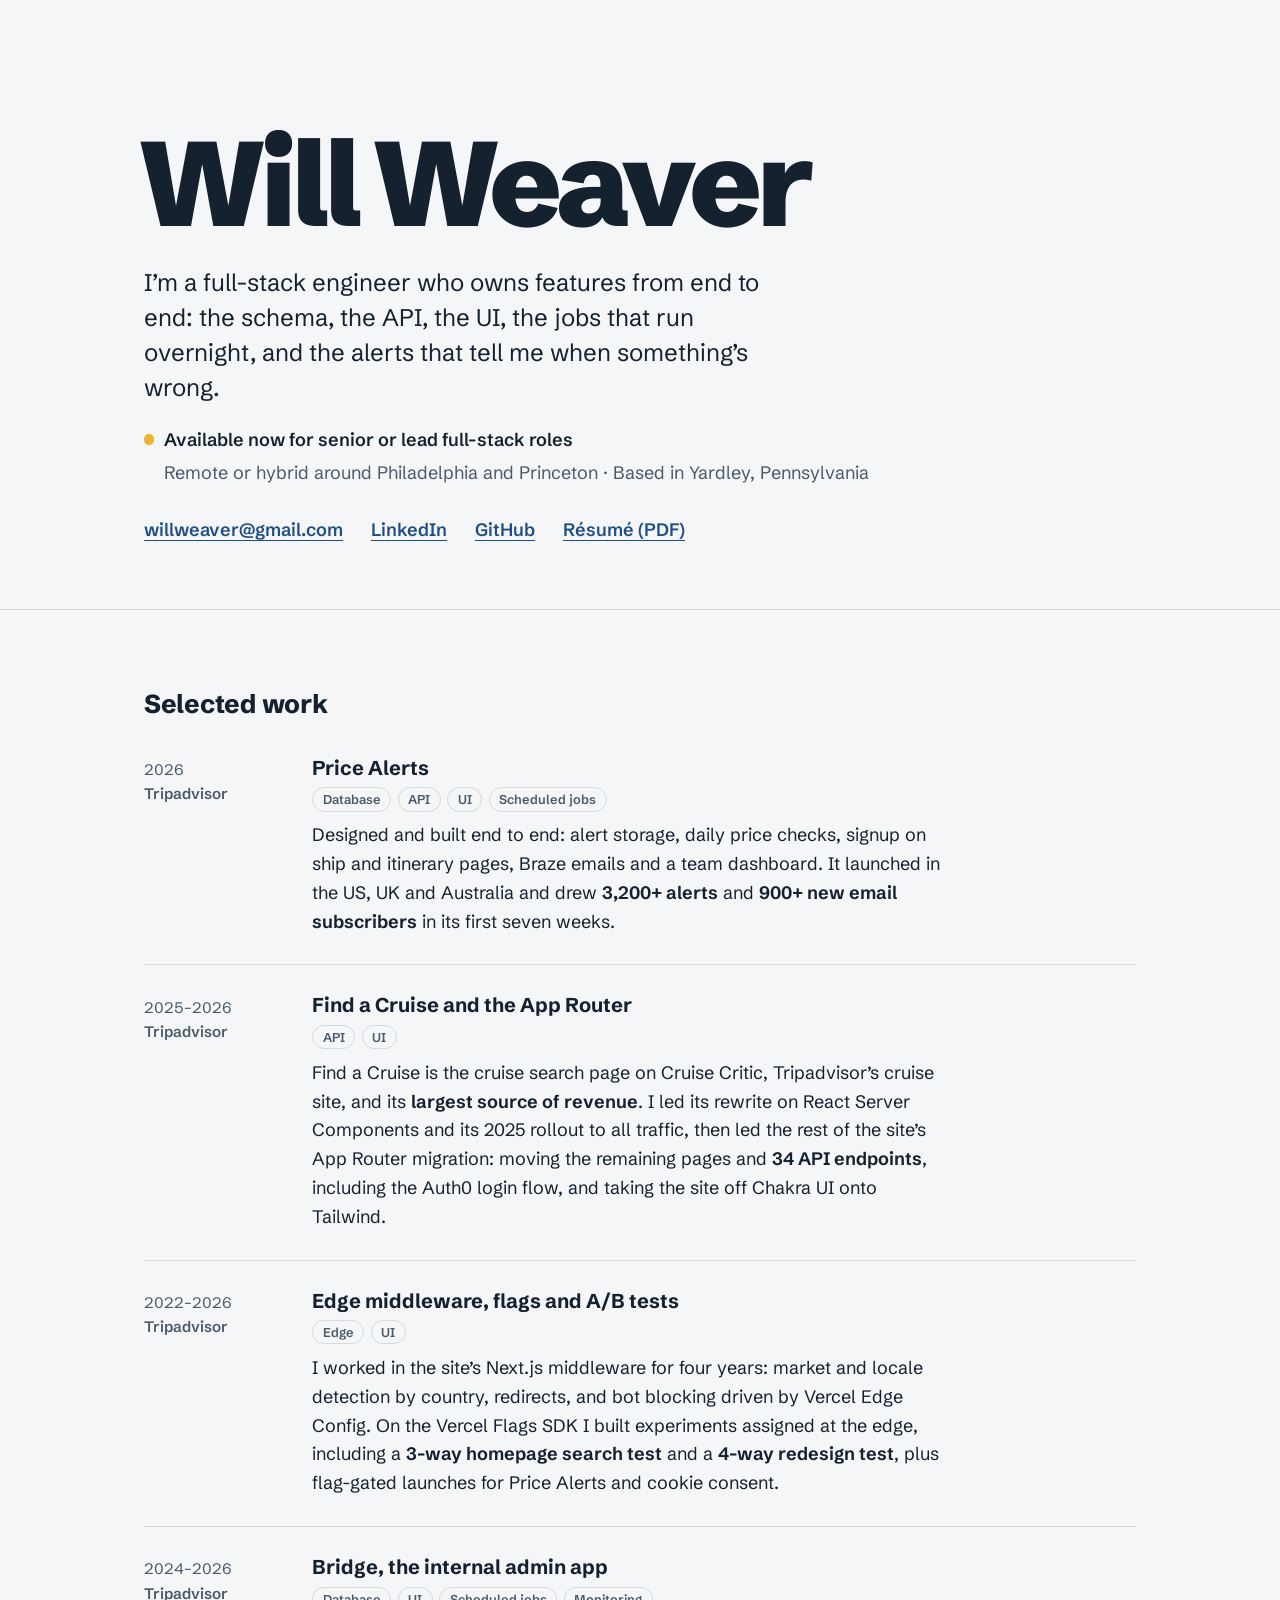
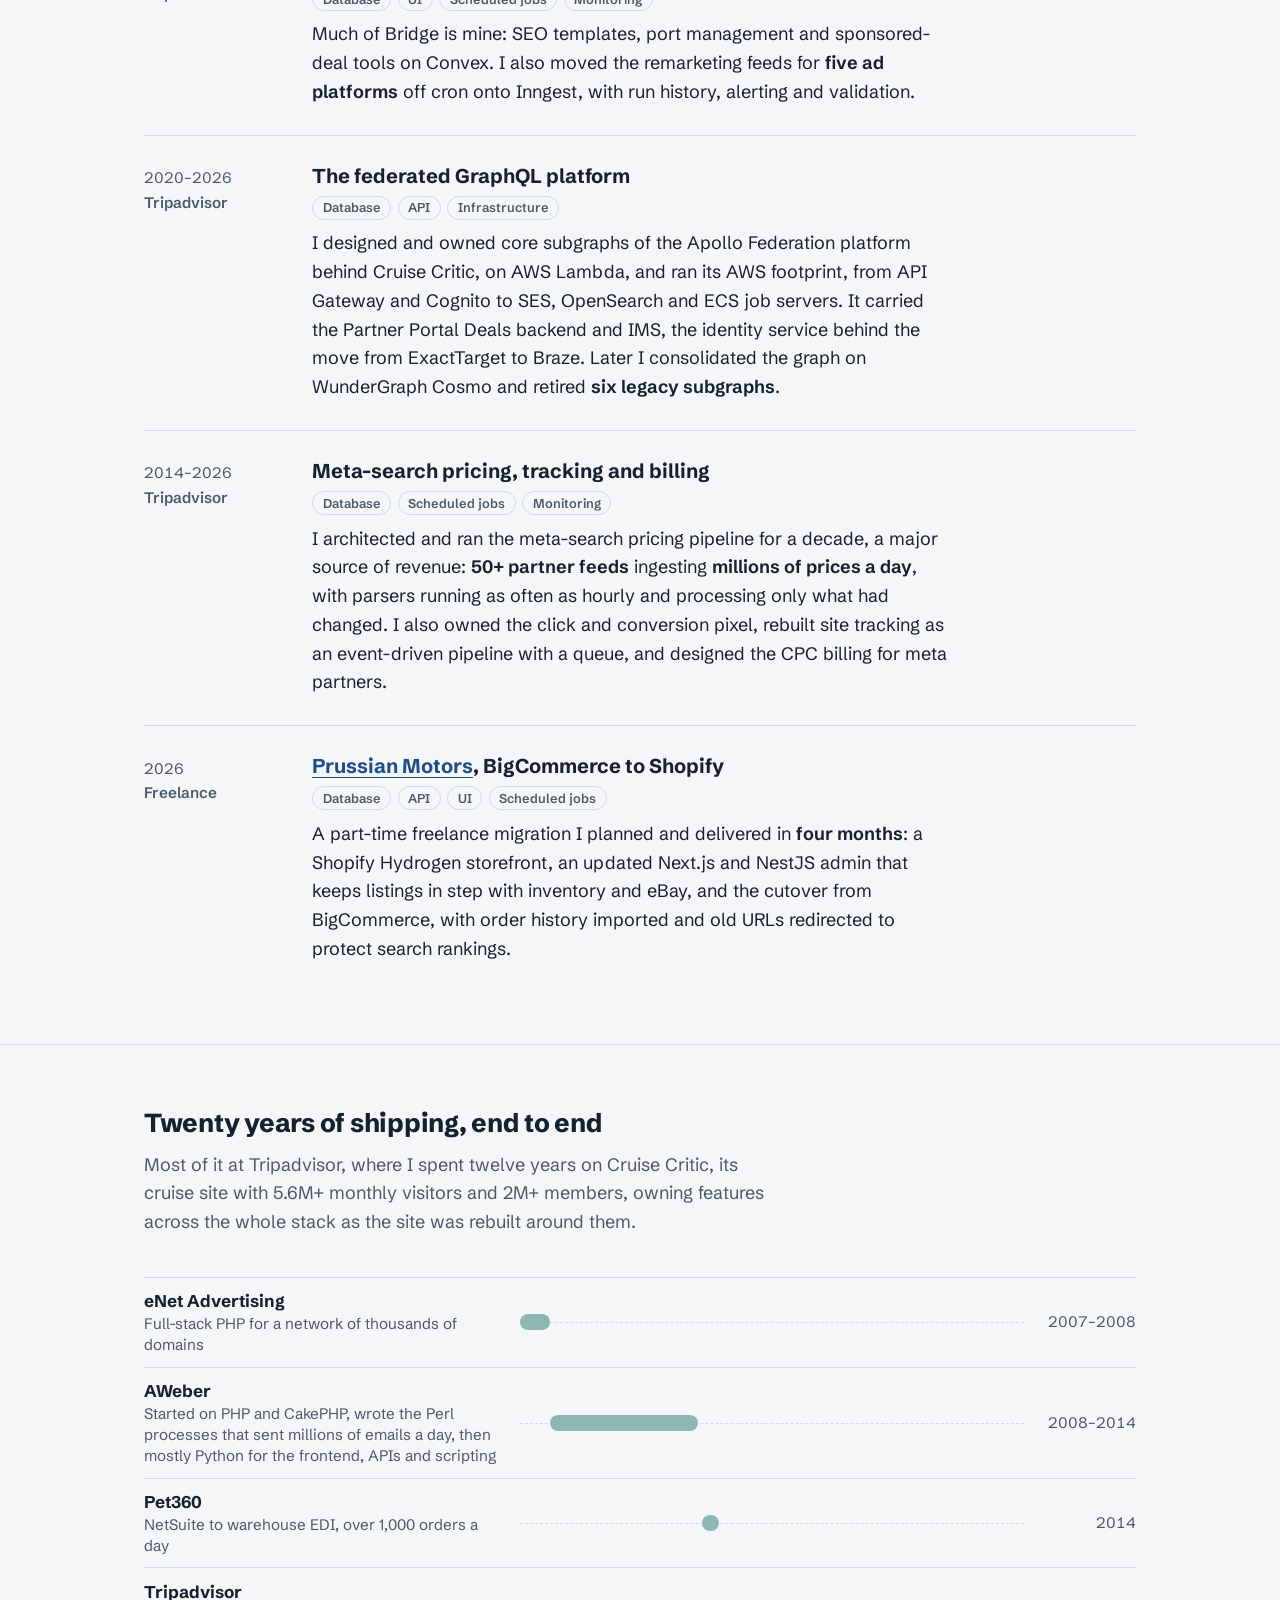
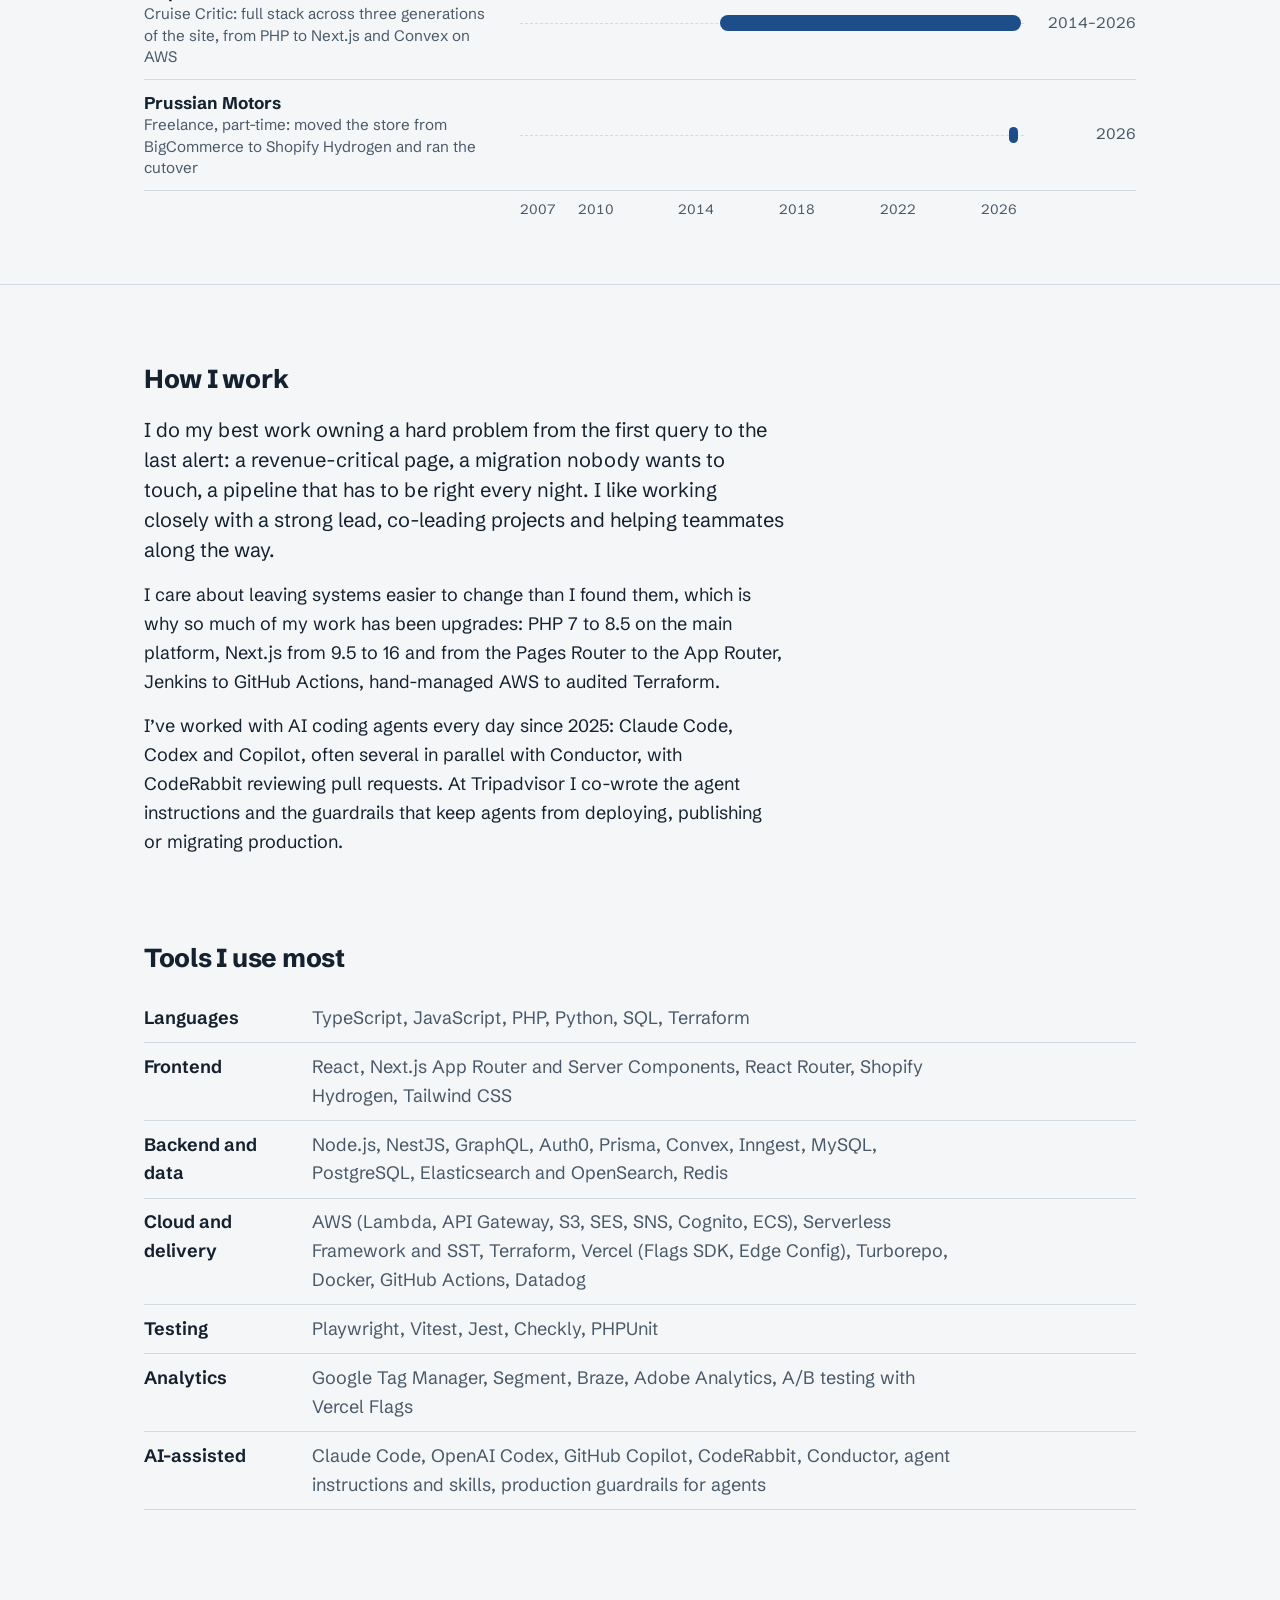
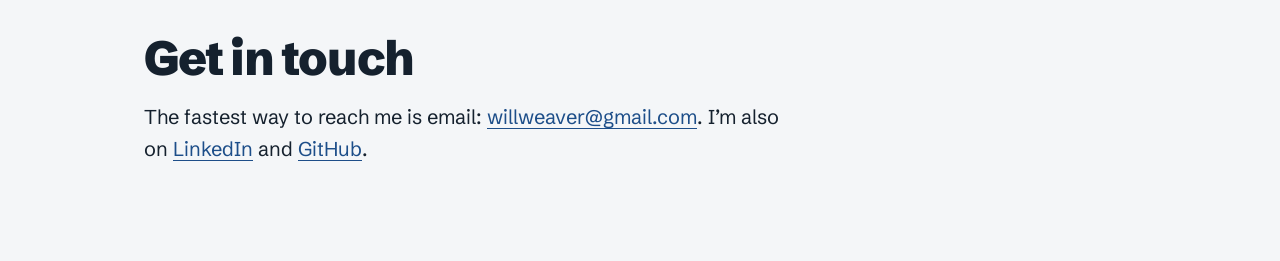
==== commit e53b2400: "Add edge middleware work and App Router depth - New project: edge middleware, Vercel Flags A/B tests" ====
--- a/index.html
+++ b/index.html
@@ -69,10 +69,17 @@
       </article>
 
       <article class="project">
-        <h3>Rebuilding Find a Cruise</h3>
-        <p class="when">2025<span class="org">Tripadvisor</span></p>
+        <h3>Find a Cruise and the App Router</h3>
+        <p class="when">2025–2026<span class="org">Tripadvisor</span></p>
         <ul class="layers" aria-label="What I built"><li>API</li><li>UI</li></ul>
-        <p>The cruise search page on Cruise Critic, Tripadvisor’s cruise site, and its <strong>largest source of revenue</strong>. I led its rewrite on React Server Components with structured data and revenue tracking from day one, planned and ran the 2025 rollout to all traffic, then owned the wider App Router migration. Years earlier I’d built the Elasticsearch search API behind it.</p>
+        <p>Find a Cruise is the cruise search page on Cruise Critic, Tripadvisor’s cruise site, and its <strong>largest source of revenue</strong>. I led its rewrite on React Server Components and its 2025 rollout to all traffic, then led the rest of the site’s App Router migration: moving the remaining pages and <strong>34 API endpoints</strong>, including the Auth0 login flow, and taking the site off Chakra UI onto Tailwind.</p>
+      </article>
+
+      <article class="project">
+        <h3>Edge middleware, flags and A/B tests</h3>
+        <p class="when">2022–2026<span class="org">Tripadvisor</span></p>
+        <ul class="layers" aria-label="What I built"><li>Edge</li><li>UI</li></ul>
+        <p>I worked in the site’s Next.js middleware for four years: market and locale detection by country, redirects, and bot blocking driven by Vercel Edge Config. On the Vercel Flags SDK I built experiments assigned at the edge, including a <strong>3-way homepage search test</strong> and a <strong>4-way redesign test</strong>, plus flag-gated launches for Price Alerts and cookie consent.</p>
       </article>
 
       <article class="project">
@@ -154,7 +161,7 @@
     <section id="how-i-work" class="how" aria-labelledby="how-heading">
       <h2 id="how-heading">How I work</h2>
       <p>I do my best work owning a hard problem from the first query to the last alert: a revenue-critical page, a migration nobody wants to touch, a pipeline that has to be right every night. I like working closely with a strong lead, co-leading projects and helping teammates along the way.</p>
-      <p>I care about leaving systems easier to change than I found them, which is why so much of my work has been upgrades: PHP 7 to 8.5 on the main platform, Next.js from the Pages Router to the App Router, Jenkins to GitHub Actions, hand-managed AWS to audited Terraform.</p>
+      <p>I care about leaving systems easier to change than I found them, which is why so much of my work has been upgrades: PHP 7 to 8.5 on the main platform, Next.js from 9.5 to 16 and from the Pages Router to the App Router, Jenkins to GitHub Actions, hand-managed AWS to audited Terraform.</p>
       <p>I’ve worked with AI coding agents every day since 2025: Claude Code, Codex and Copilot, often several in parallel with Conductor, with CodeRabbit reviewing pull requests. At Tripadvisor I co-wrote the agent instructions and the guardrails that keep agents from deploying, publishing or migrating production.</p>
     </section>
 
@@ -164,7 +171,7 @@
         <div><dt>Languages</dt><dd>TypeScript, JavaScript, PHP, Python, SQL, Terraform</dd></div>
         <div><dt>Frontend</dt><dd>React, Next.js App Router and Server Components, React Router, Shopify Hydrogen, Tailwind CSS</dd></div>
         <div><dt>Backend and data</dt><dd>Node.js, NestJS, GraphQL, Auth0, Prisma, Convex, Inngest, MySQL, PostgreSQL, Elasticsearch and OpenSearch, Redis</dd></div>
-        <div><dt>Cloud and delivery</dt><dd>AWS (Lambda, API Gateway, S3, SES, SNS, Cognito, ECS), Serverless Framework and SST, Terraform, Vercel, Docker, GitHub Actions, Datadog</dd></div>
+        <div><dt>Cloud and delivery</dt><dd>AWS (Lambda, API Gateway, S3, SES, SNS, Cognito, ECS), Serverless Framework and SST, Terraform, Vercel (Flags SDK, Edge Config), Turborepo, Docker, GitHub Actions, Datadog</dd></div>
         <div><dt>Testing</dt><dd>Playwright, Vitest, Jest, Checkly, PHPUnit</dd></div>
         <div><dt>Analytics</dt><dd>Google Tag Manager, Segment, Braze, Adobe Analytics, A/B testing with Vercel Flags</dd></div>
         <div><dt>AI-assisted</dt><dd>Claude Code, OpenAI Codex, GitHub Copilot, CodeRabbit, Conductor, agent instructions and skills, production guardrails for agents</dd></div>
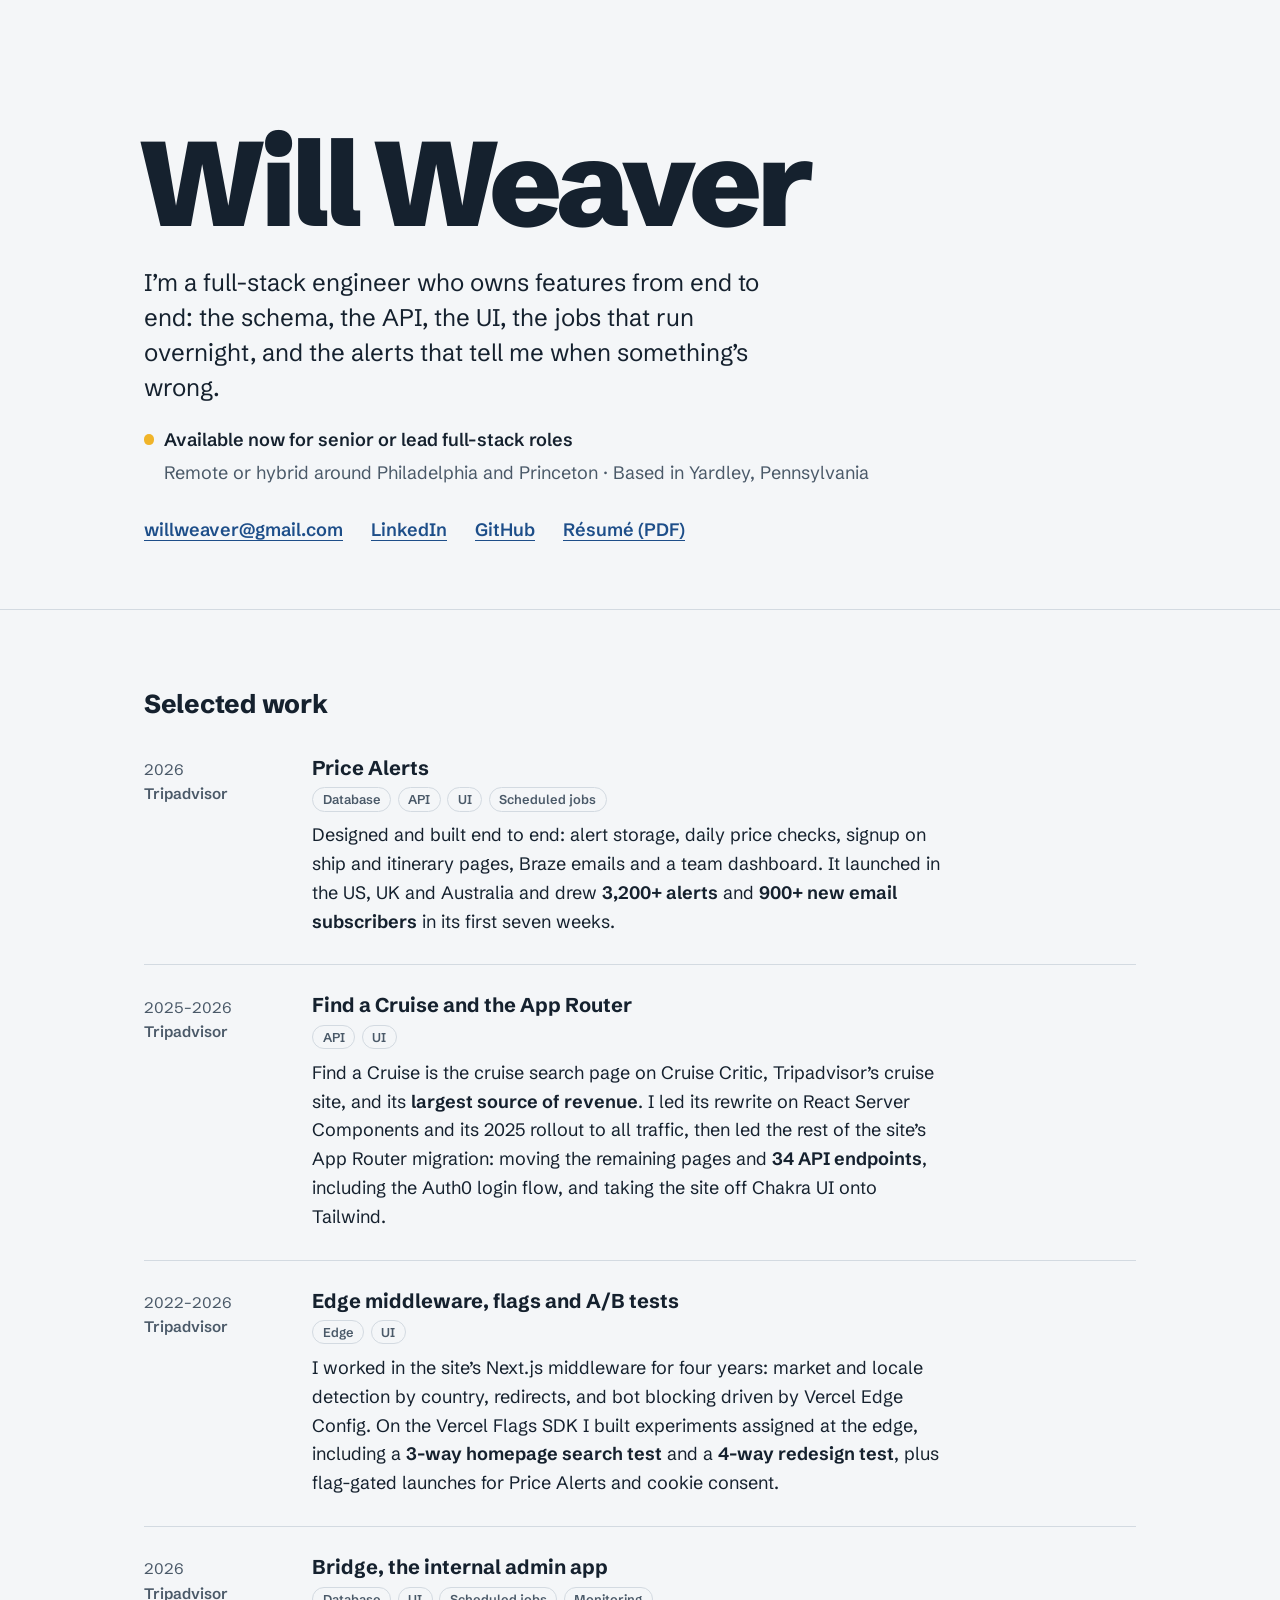
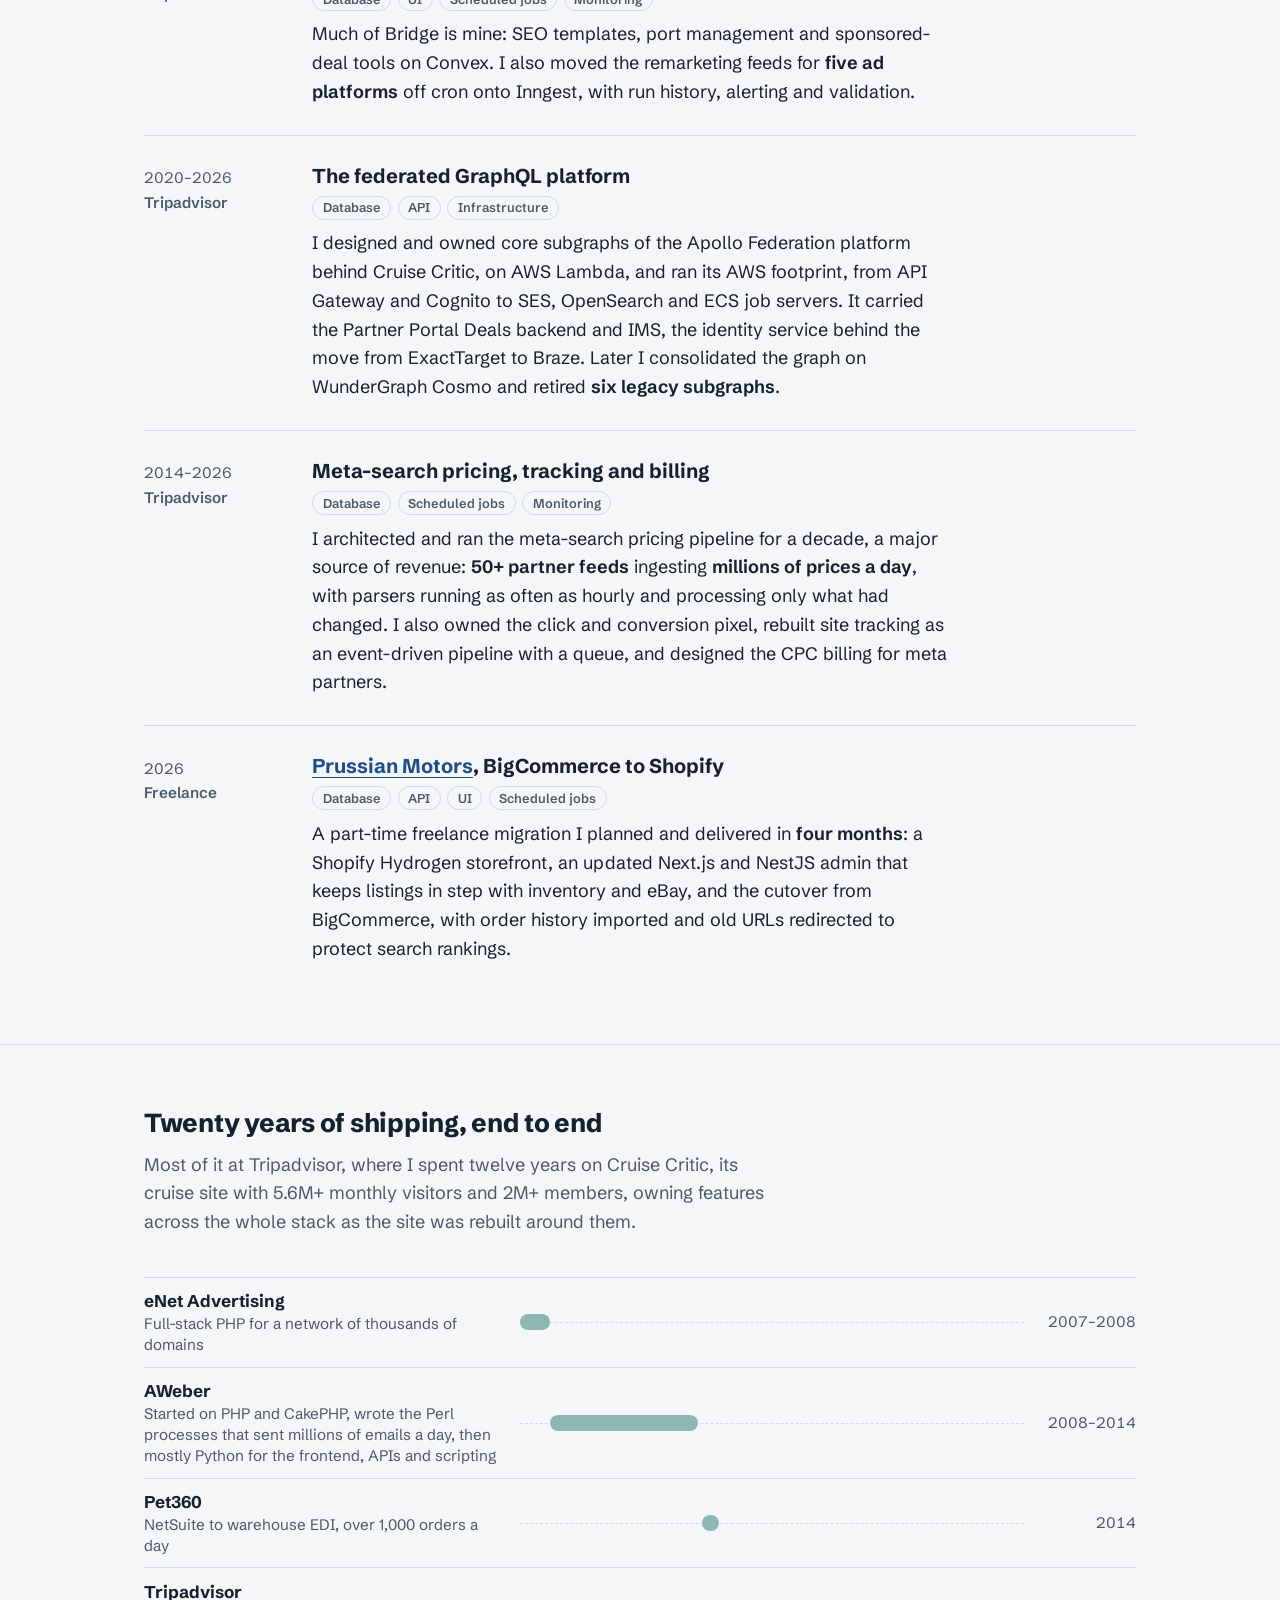
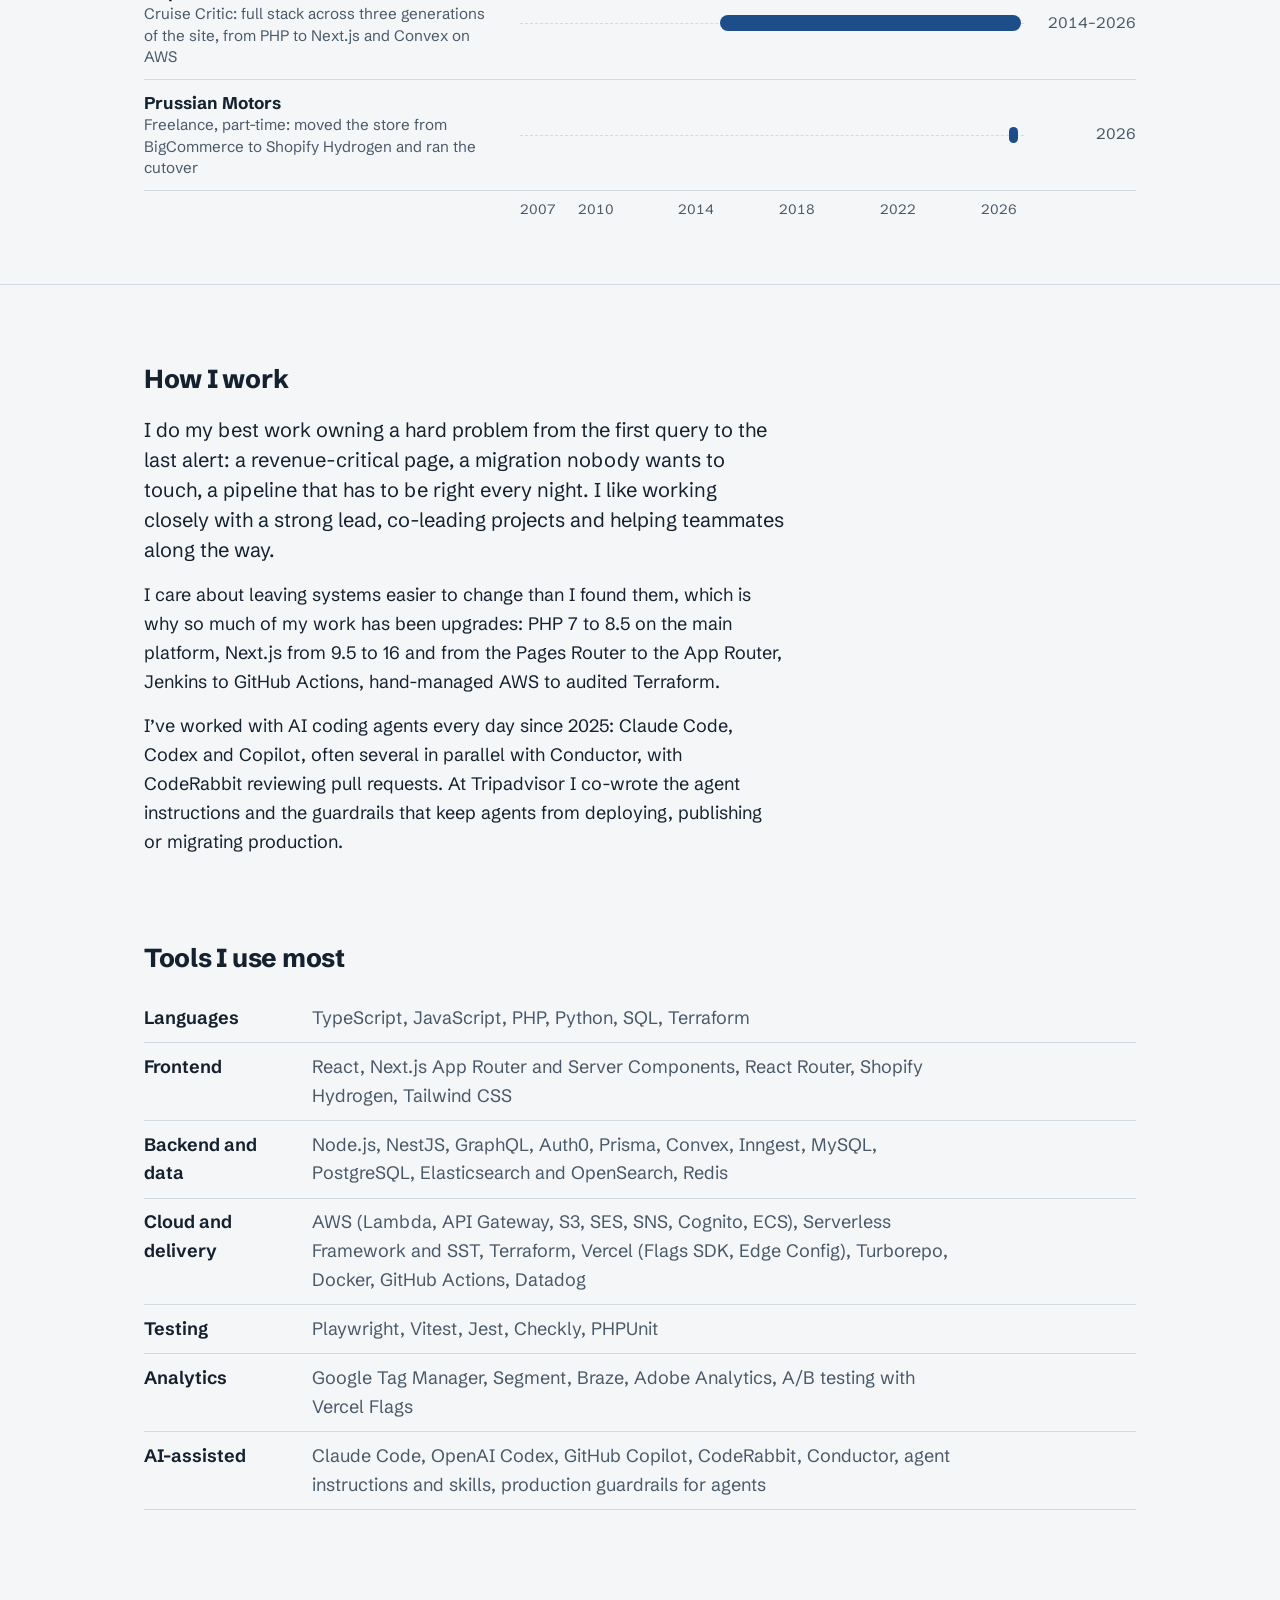
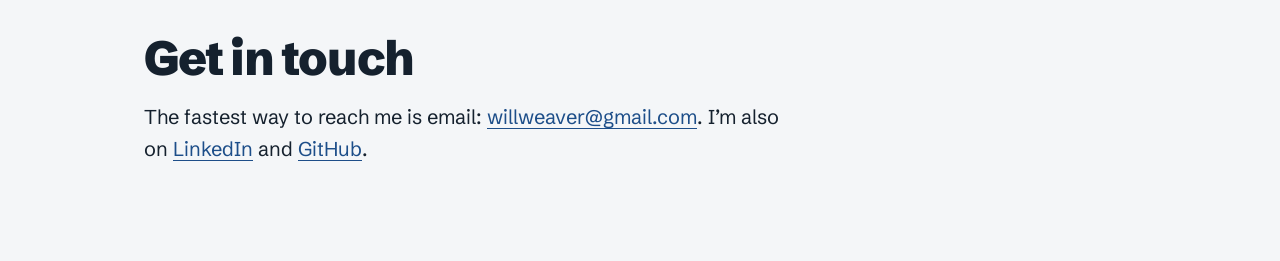
==== commit 7f47ba9d: "Date Bridge admin work to 2026 Co-Authored-By: Claude Opus 5.5 <noreply@anthropic.com>" ====
--- a/index.html
+++ b/index.html
@@ -84,7 +84,7 @@
 
       <article class="project">
         <h3>Bridge, the internal admin app</h3>
-        <p class="when">2024–2026<span class="org">Tripadvisor</span></p>
+        <p class="when">2026<span class="org">Tripadvisor</span></p>
         <ul class="layers" aria-label="What I built"><li>Database</li><li>UI</li><li>Scheduled jobs</li><li>Monitoring</li></ul>
         <p>Much of Bridge is mine: SEO templates, port management and sponsored-deal tools on Convex. I also moved the remarketing feeds for <strong>five ad platforms</strong> off cron onto Inngest, with run history, alerting and validation.</p>
       </article>
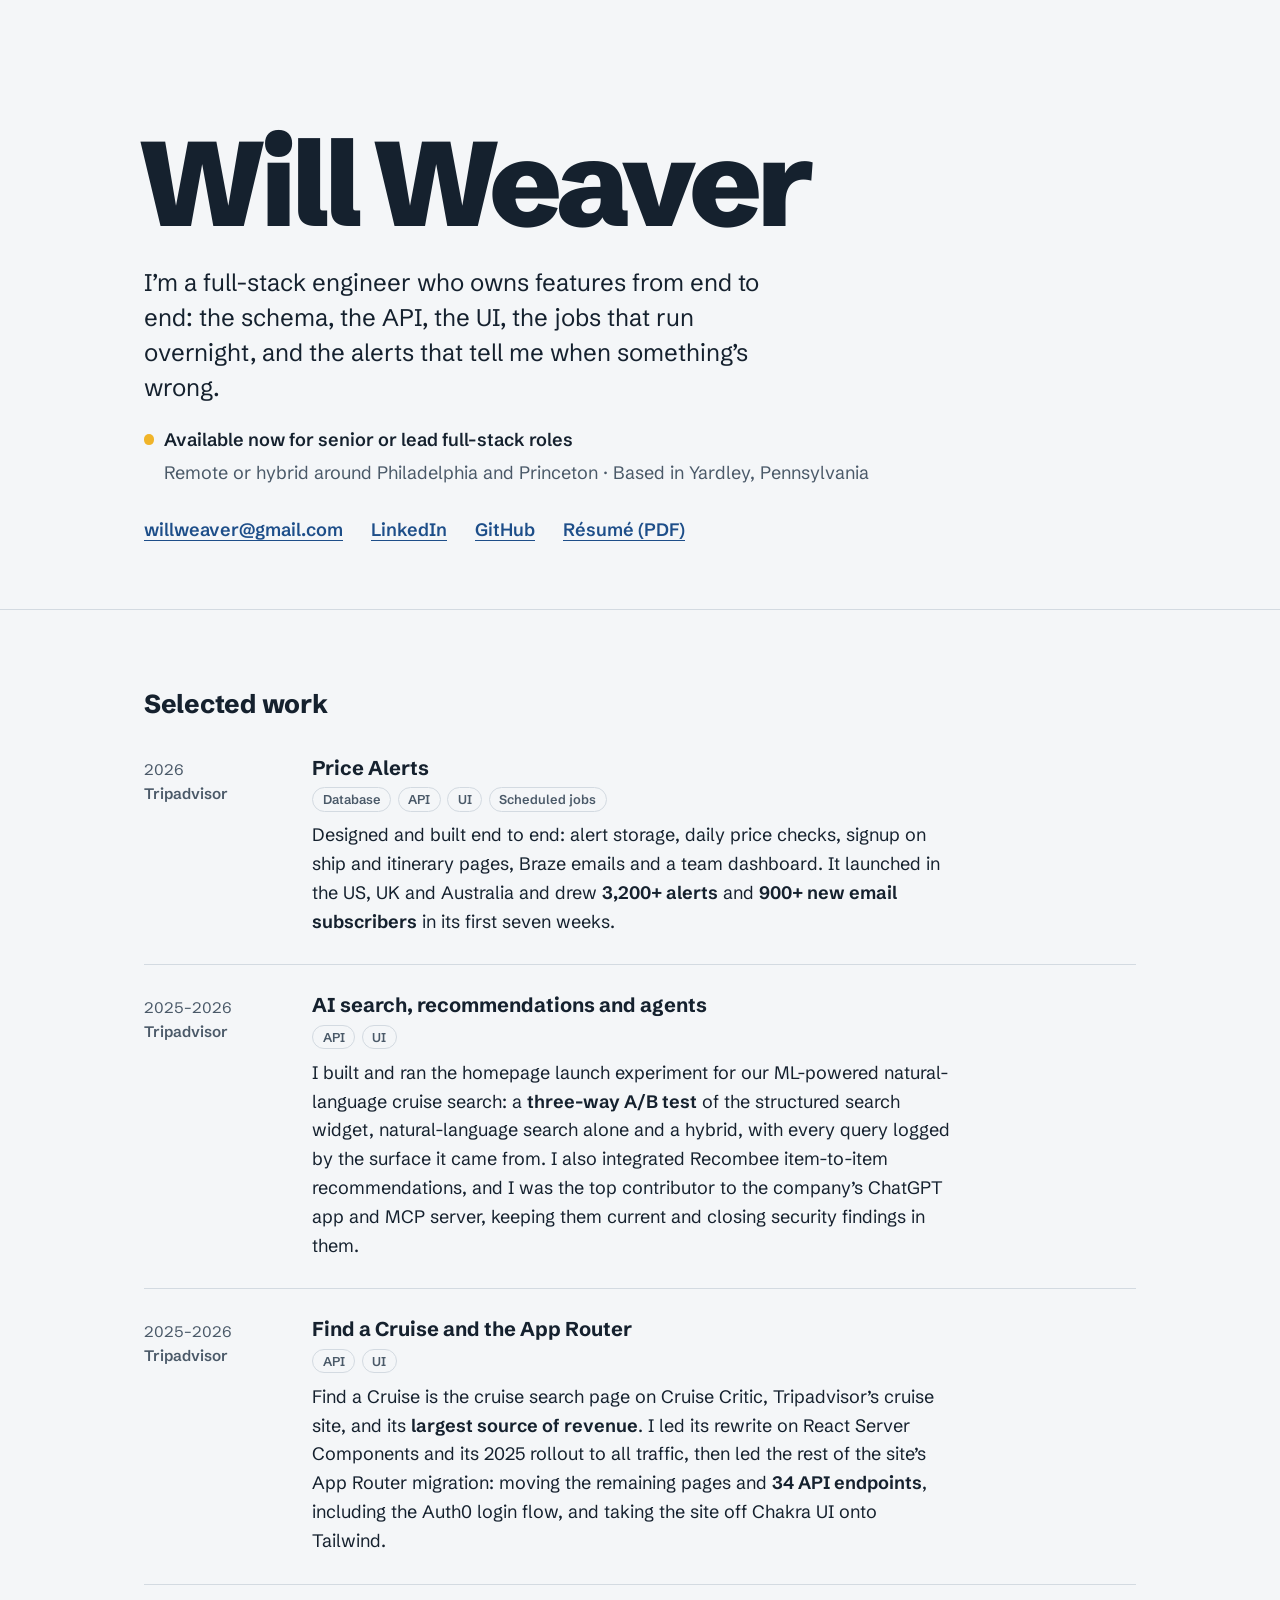
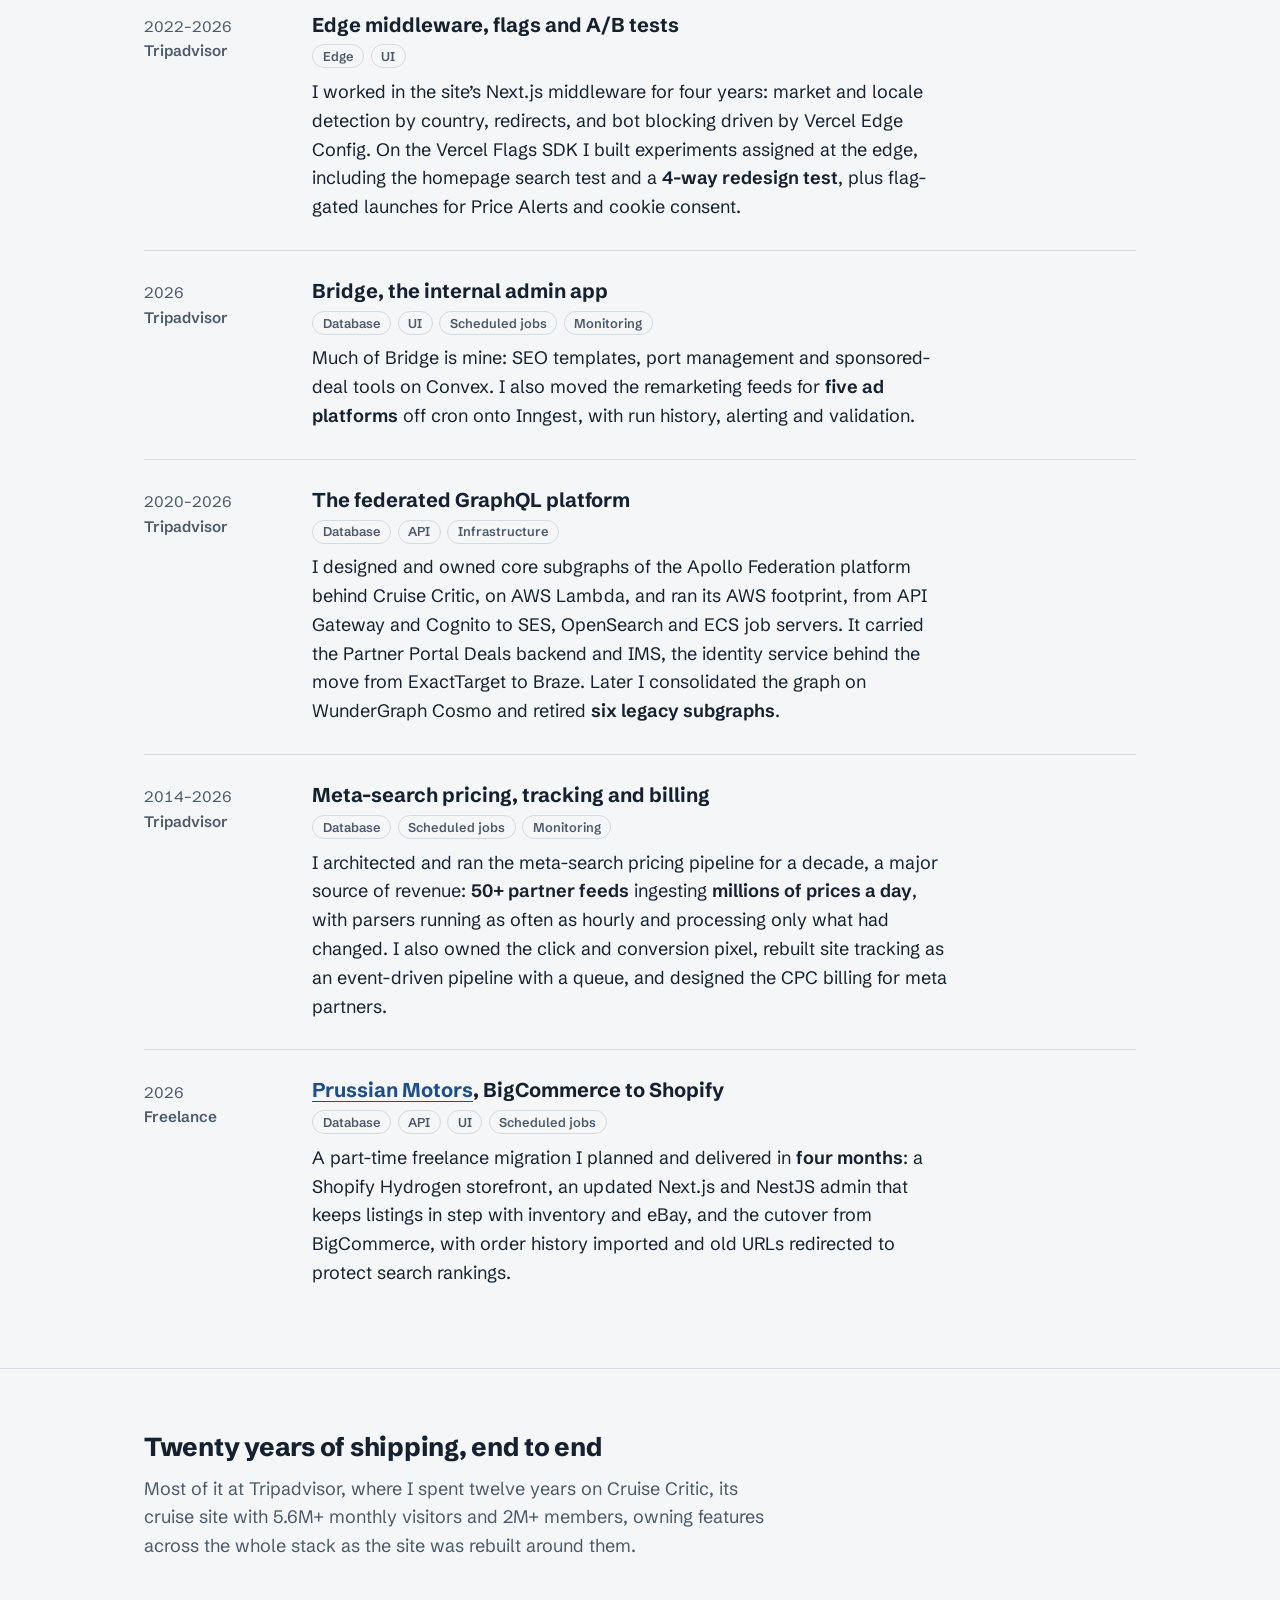
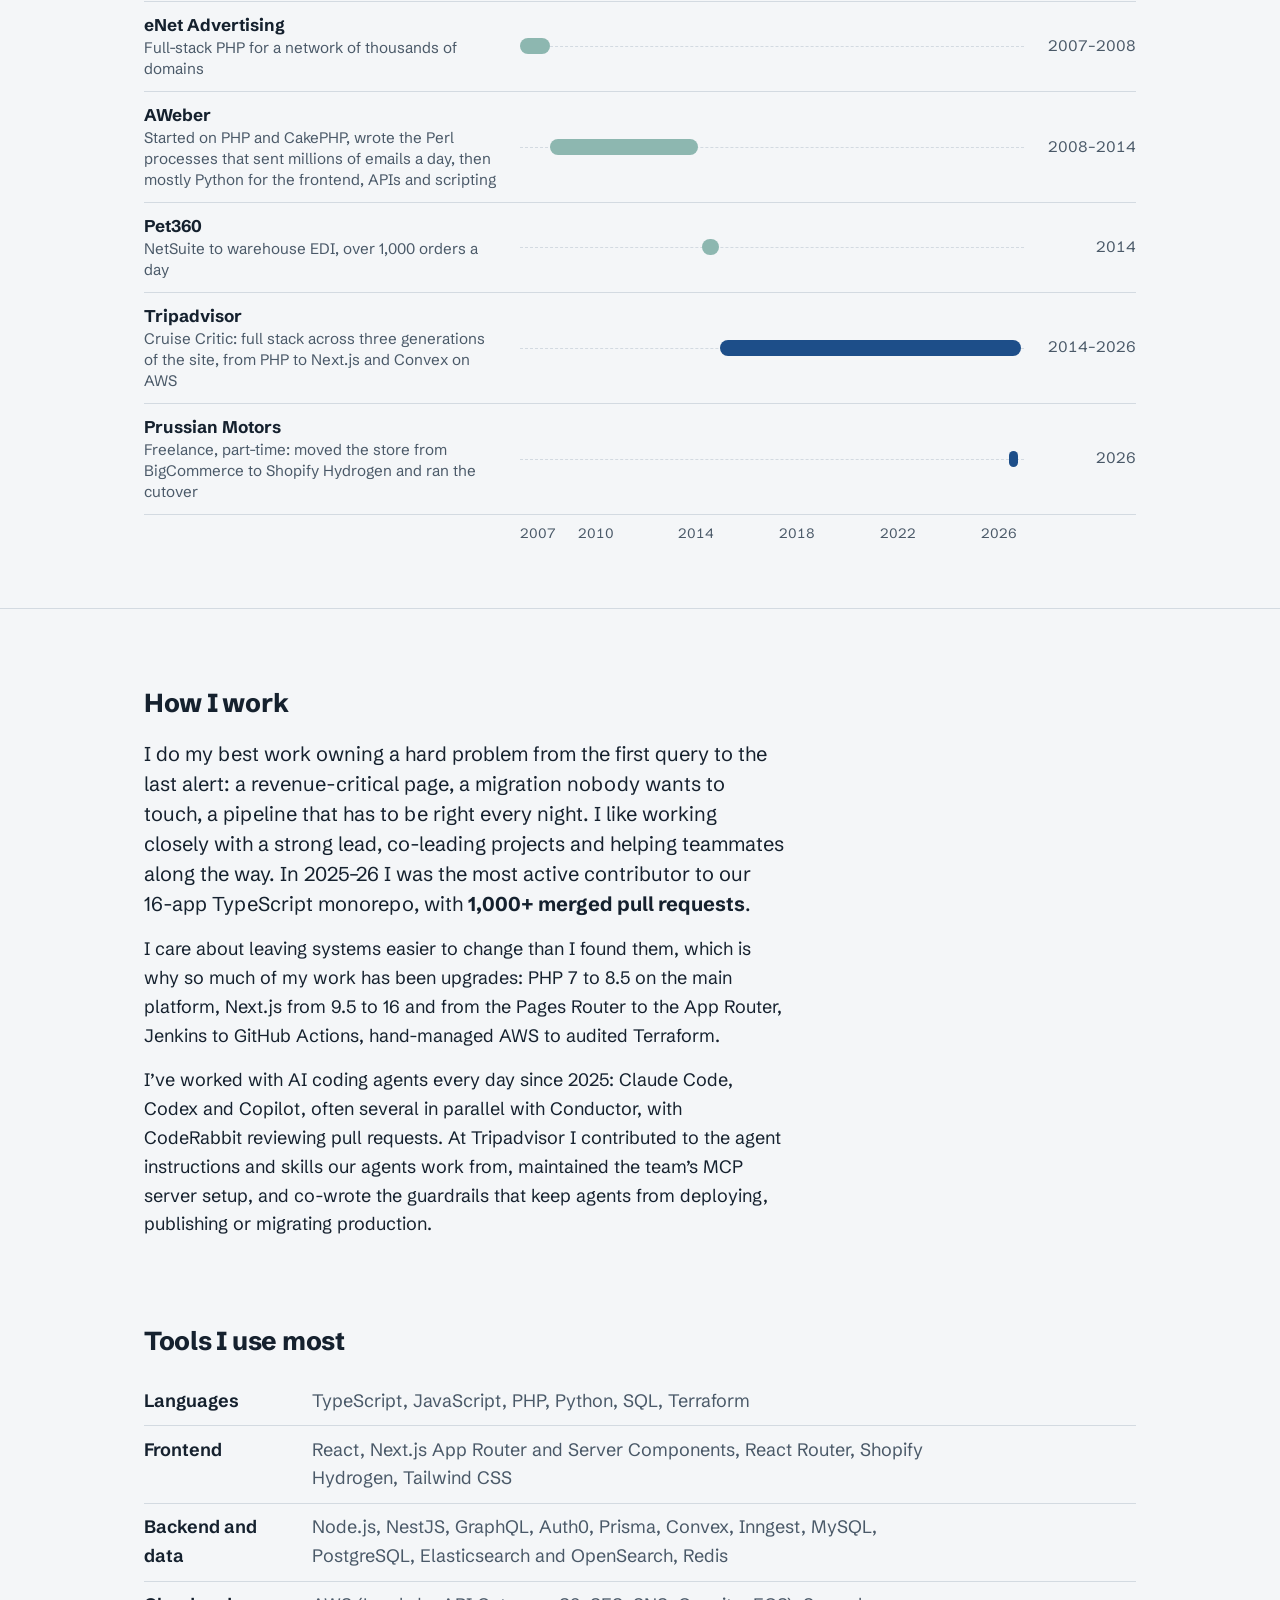
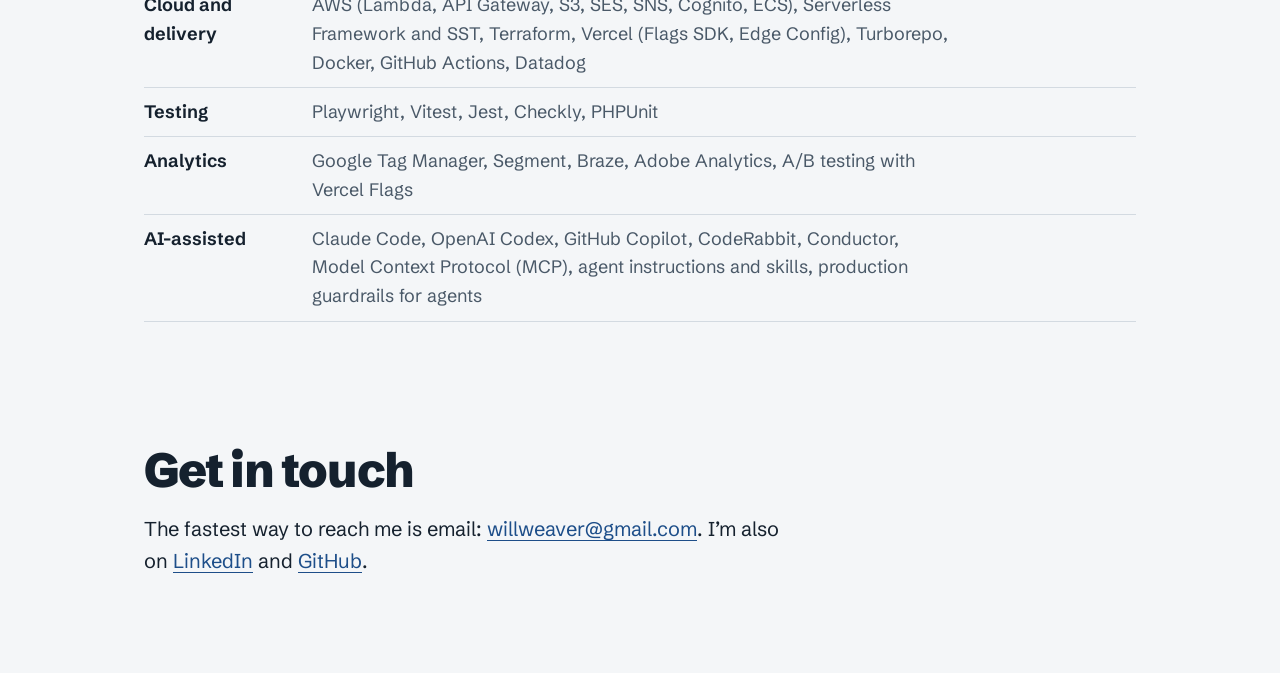
==== commit 2ef913af: "Use the AI résumé and add AI work to the site - Résumé download is now the phone-free AI résumé - Ne" ====
--- a/index.html
+++ b/index.html
@@ -4,9 +4,9 @@
   <meta charset="utf-8">
   <meta name="viewport" content="width=device-width, initial-scale=1">
   <title>Will Weaver, senior software engineer</title>
-  <meta name="description" content="Will Weaver is a full-stack engineer in Yardley, Pennsylvania with twelve years at Tripadvisor, owning features from end to end: the schema, the API, the UI, scheduled jobs and monitoring.">
+  <meta name="description" content="Will Weaver is a full-stack engineer in Yardley, Pennsylvania with twelve years at Tripadvisor, owning features from end to end, from the schema to the UI, and shipping AI-powered features and AI-native engineering workflows.">
   <meta property="og:title" content="Will Weaver, senior software engineer">
-  <meta property="og:description" content="Full-stack engineer with twelve years at Tripadvisor, owning features from end to end: the schema, the API, the UI, scheduled jobs and monitoring.">
+  <meta property="og:description" content="Full-stack engineer with twelve years at Tripadvisor, owning features from end to end, from the schema to the UI, and shipping AI-powered features and AI-native engineering workflows.">
   <meta property="og:type" content="website">
   <meta property="og:url" content="https://willweaver.net/">
   <meta property="og:image" content="https://willweaver.net/og-image.png">
@@ -69,6 +69,13 @@
       </article>
 
       <article class="project">
+        <h3>AI search, recommendations and agents</h3>
+        <p class="when">2025–2026<span class="org">Tripadvisor</span></p>
+        <ul class="layers" aria-label="What I built"><li>API</li><li>UI</li></ul>
+        <p>I built and ran the homepage launch experiment for our ML-powered natural-language cruise search: a <strong>three-way A/B test</strong> of the structured search widget, natural-language search alone and a hybrid, with every query logged by the surface it came from. I also integrated Recombee item-to-item recommendations, and I was the top contributor to the company’s ChatGPT app and MCP server, keeping them current and closing security findings in them.</p>
+      </article>
+
+      <article class="project">
         <h3>Find a Cruise and the App Router</h3>
         <p class="when">2025–2026<span class="org">Tripadvisor</span></p>
         <ul class="layers" aria-label="What I built"><li>API</li><li>UI</li></ul>
@@ -79,7 +86,7 @@
         <h3>Edge middleware, flags and A/B tests</h3>
         <p class="when">2022–2026<span class="org">Tripadvisor</span></p>
         <ul class="layers" aria-label="What I built"><li>Edge</li><li>UI</li></ul>
-        <p>I worked in the site’s Next.js middleware for four years: market and locale detection by country, redirects, and bot blocking driven by Vercel Edge Config. On the Vercel Flags SDK I built experiments assigned at the edge, including a <strong>3-way homepage search test</strong> and a <strong>4-way redesign test</strong>, plus flag-gated launches for Price Alerts and cookie consent.</p>
+        <p>I worked in the site’s Next.js middleware for four years: market and locale detection by country, redirects, and bot blocking driven by Vercel Edge Config. On the Vercel Flags SDK I built experiments assigned at the edge, including the homepage search test and a <strong>4-way redesign test</strong>, plus flag-gated launches for Price Alerts and cookie consent.</p>
       </article>
 
       <article class="project">
@@ -160,9 +167,9 @@
     <div class="wrap rest-block">
     <section id="how-i-work" class="how" aria-labelledby="how-heading">
       <h2 id="how-heading">How I work</h2>
-      <p>I do my best work owning a hard problem from the first query to the last alert: a revenue-critical page, a migration nobody wants to touch, a pipeline that has to be right every night. I like working closely with a strong lead, co-leading projects and helping teammates along the way.</p>
+      <p>I do my best work owning a hard problem from the first query to the last alert: a revenue-critical page, a migration nobody wants to touch, a pipeline that has to be right every night. I like working closely with a strong lead, co-leading projects and helping teammates along the way. In 2025–26 I was the most active contributor to our 16-app TypeScript monorepo, with <strong>1,000+ merged pull requests</strong>.</p>
       <p>I care about leaving systems easier to change than I found them, which is why so much of my work has been upgrades: PHP 7 to 8.5 on the main platform, Next.js from 9.5 to 16 and from the Pages Router to the App Router, Jenkins to GitHub Actions, hand-managed AWS to audited Terraform.</p>
-      <p>I’ve worked with AI coding agents every day since 2025: Claude Code, Codex and Copilot, often several in parallel with Conductor, with CodeRabbit reviewing pull requests. At Tripadvisor I co-wrote the agent instructions and the guardrails that keep agents from deploying, publishing or migrating production.</p>
+      <p>I’ve worked with AI coding agents every day since 2025: Claude Code, Codex and Copilot, often several in parallel with Conductor, with CodeRabbit reviewing pull requests. At Tripadvisor I contributed to the agent instructions and skills our agents work from, maintained the team’s MCP server setup, and co-wrote the guardrails that keep agents from deploying, publishing or migrating production.</p>
     </section>
 
     <section id="tools" class="tools" aria-labelledby="tools-heading">
@@ -174,7 +181,7 @@
         <div><dt>Cloud and delivery</dt><dd>AWS (Lambda, API Gateway, S3, SES, SNS, Cognito, ECS), Serverless Framework and SST, Terraform, Vercel (Flags SDK, Edge Config), Turborepo, Docker, GitHub Actions, Datadog</dd></div>
         <div><dt>Testing</dt><dd>Playwright, Vitest, Jest, Checkly, PHPUnit</dd></div>
         <div><dt>Analytics</dt><dd>Google Tag Manager, Segment, Braze, Adobe Analytics, A/B testing with Vercel Flags</dd></div>
-        <div><dt>AI-assisted</dt><dd>Claude Code, OpenAI Codex, GitHub Copilot, CodeRabbit, Conductor, agent instructions and skills, production guardrails for agents</dd></div>
+        <div><dt>AI-assisted</dt><dd>Claude Code, OpenAI Codex, GitHub Copilot, CodeRabbit, Conductor, Model Context Protocol (MCP), agent instructions and skills, production guardrails for agents</dd></div>
       </dl>
     </section>
     </div>
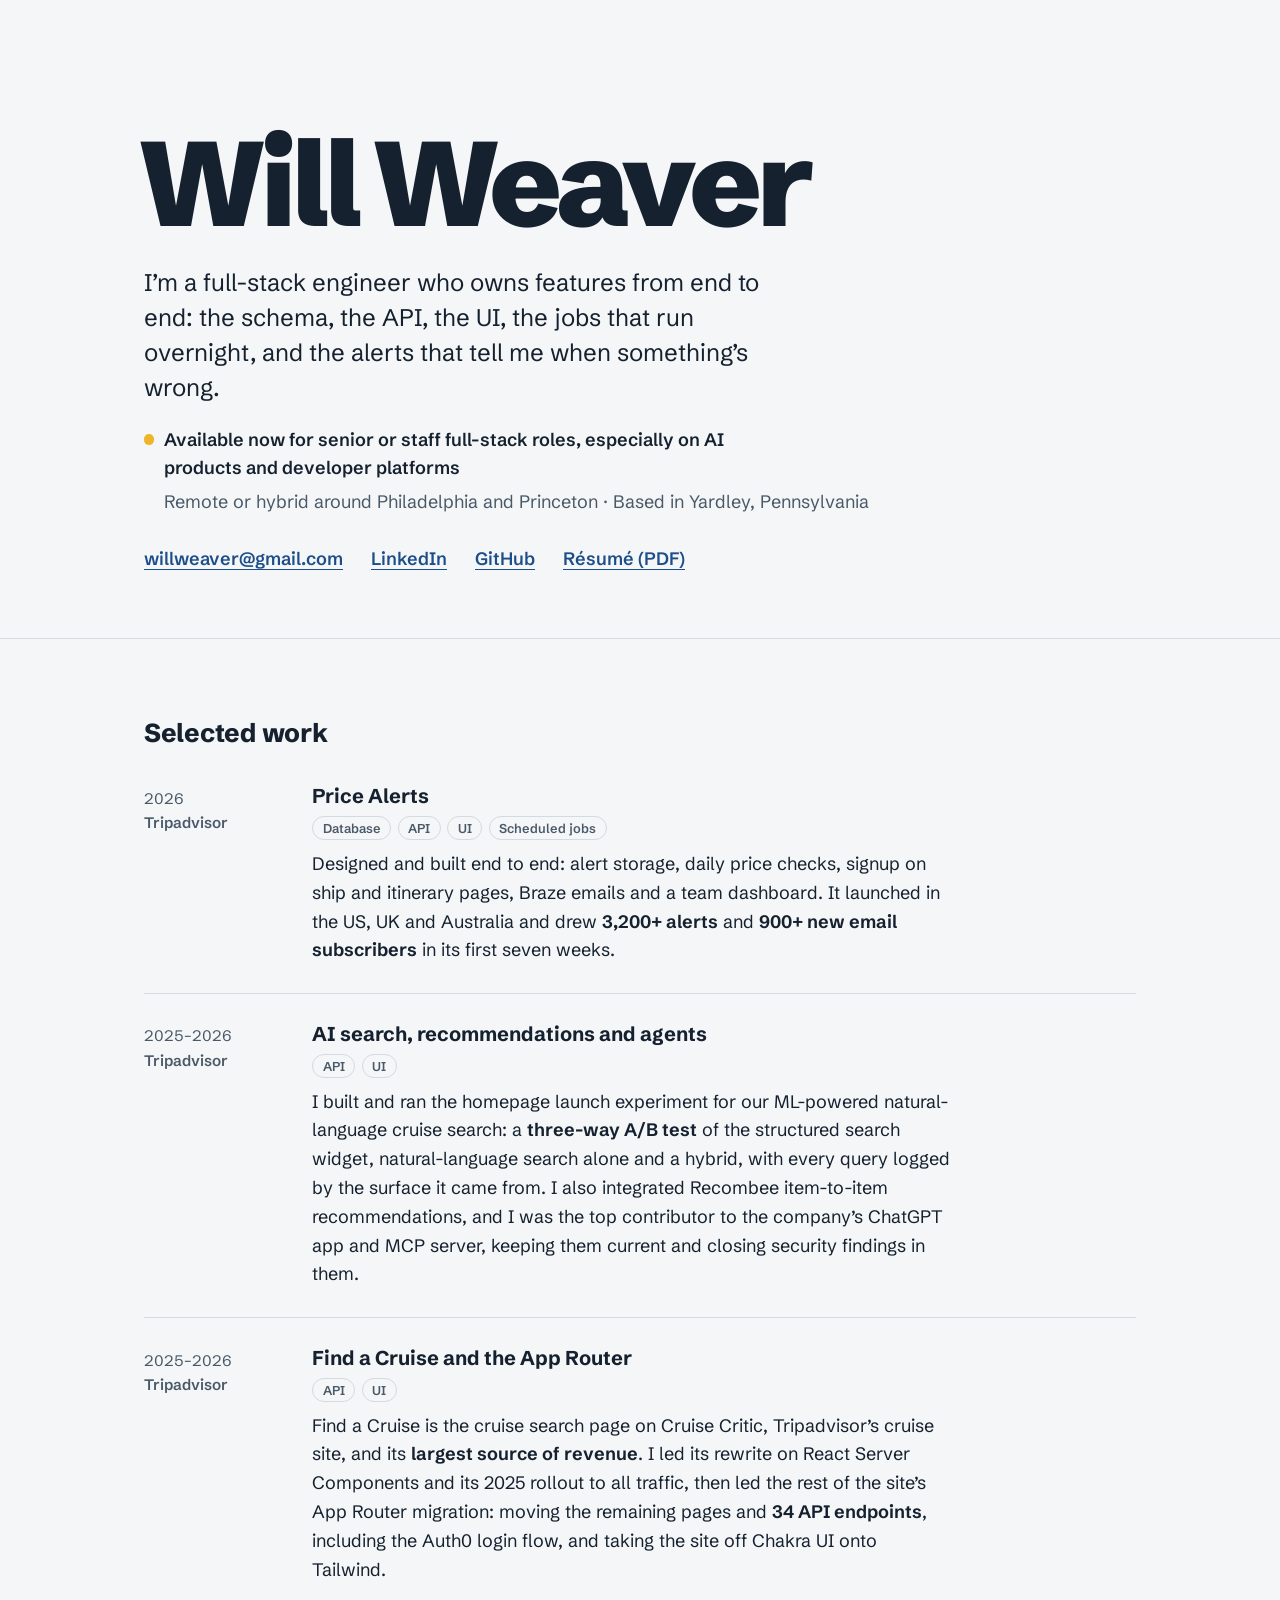
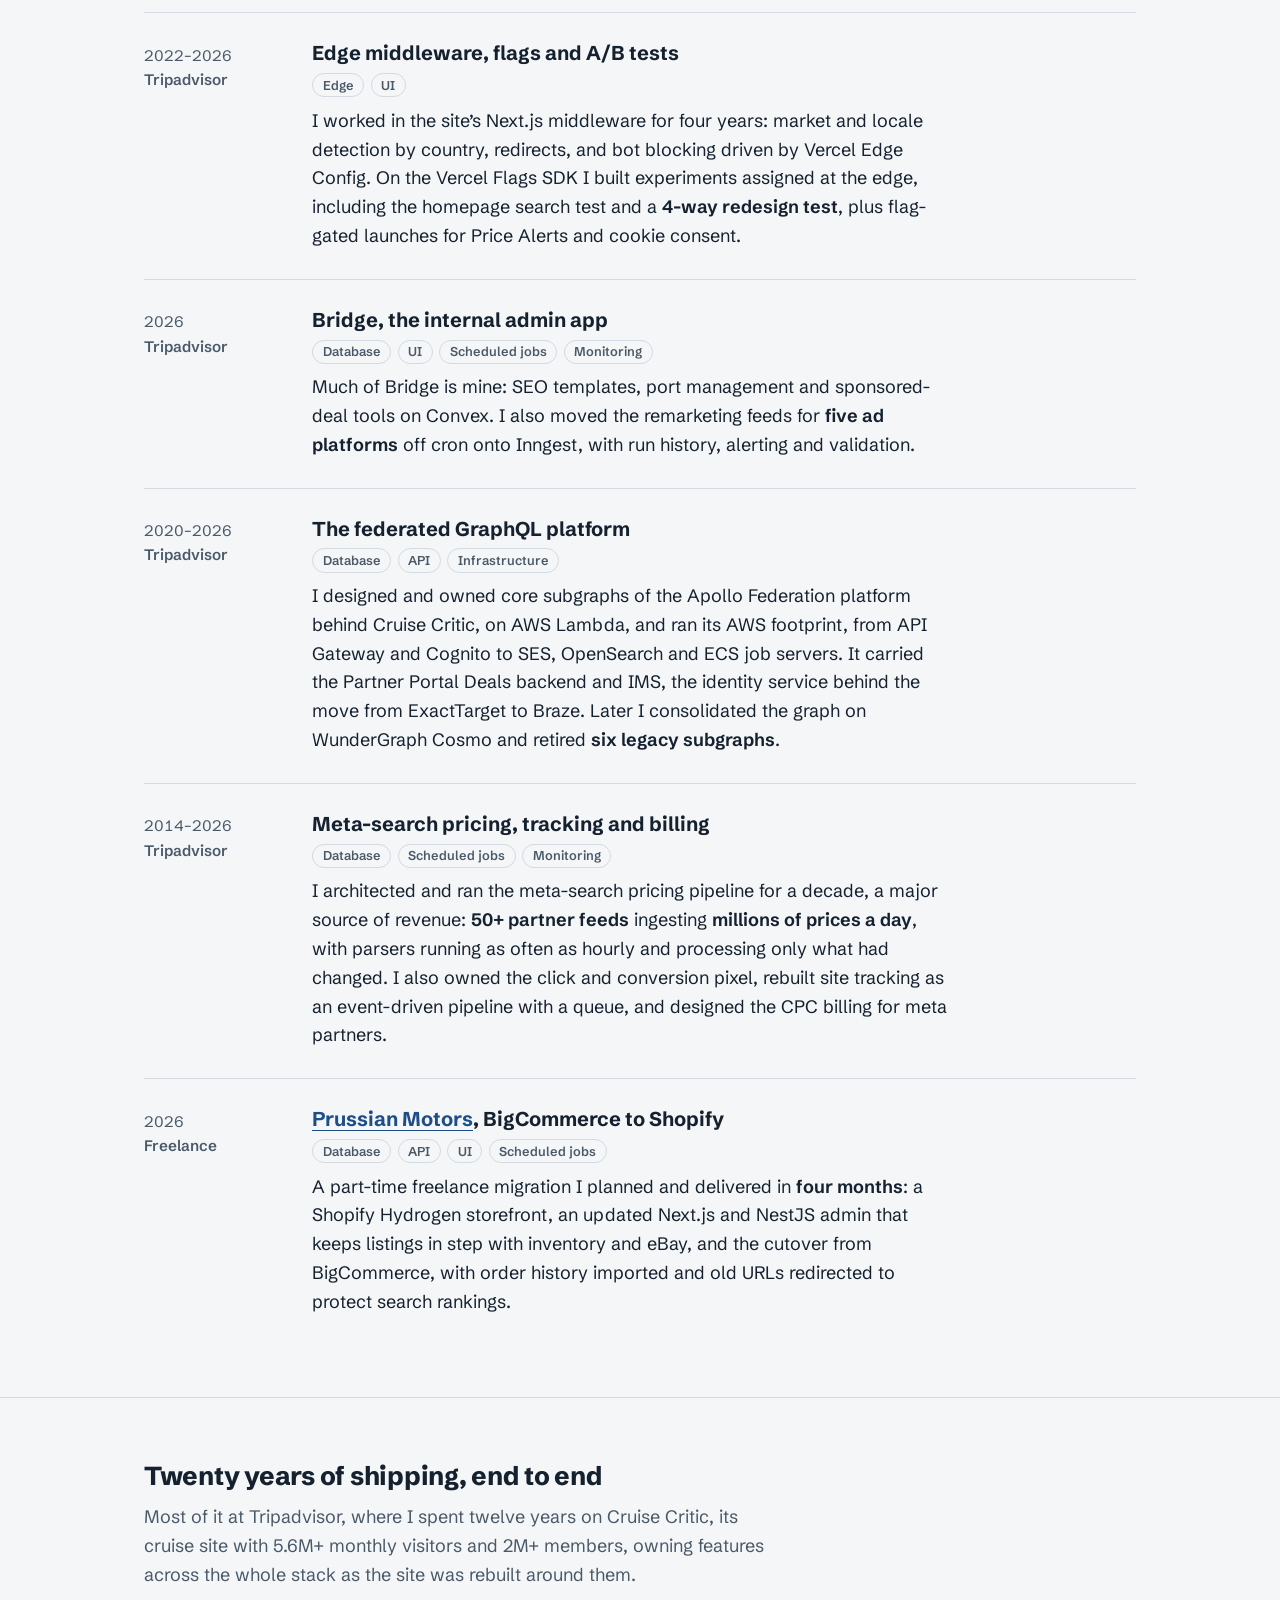
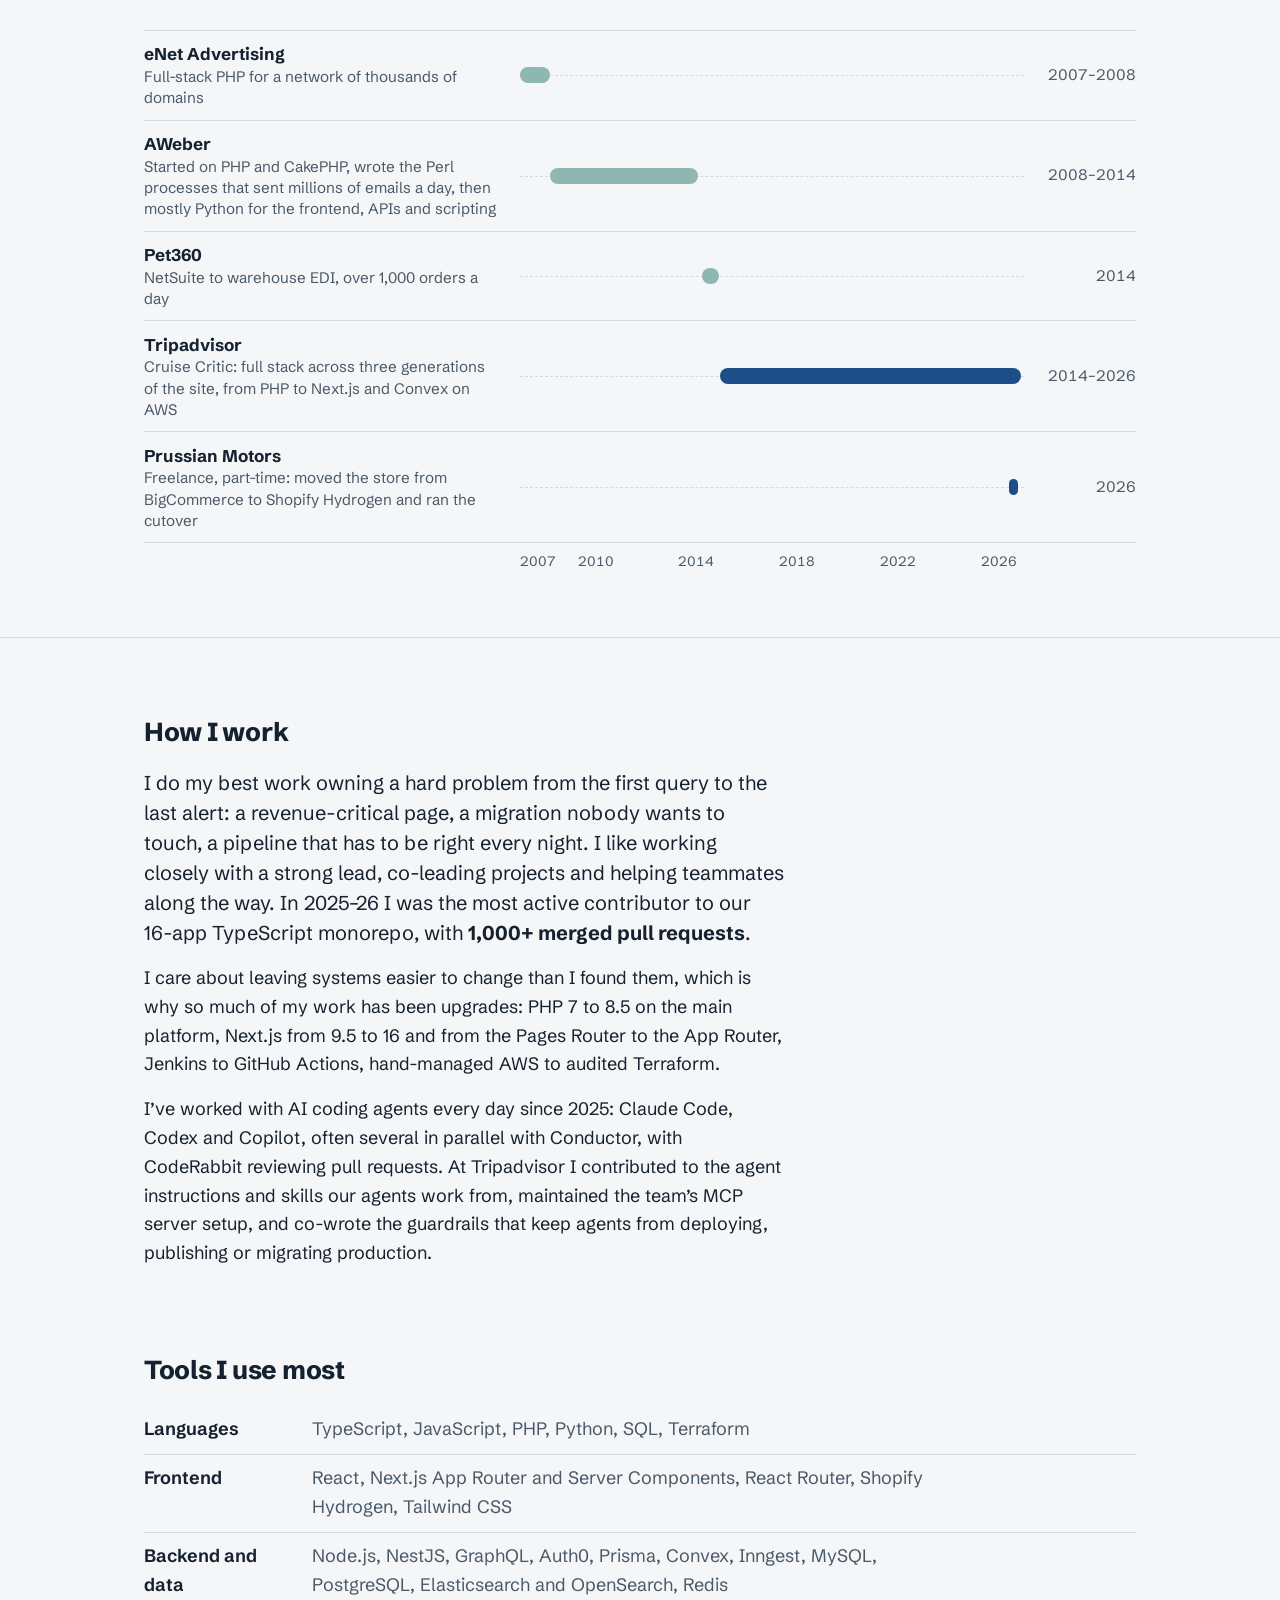
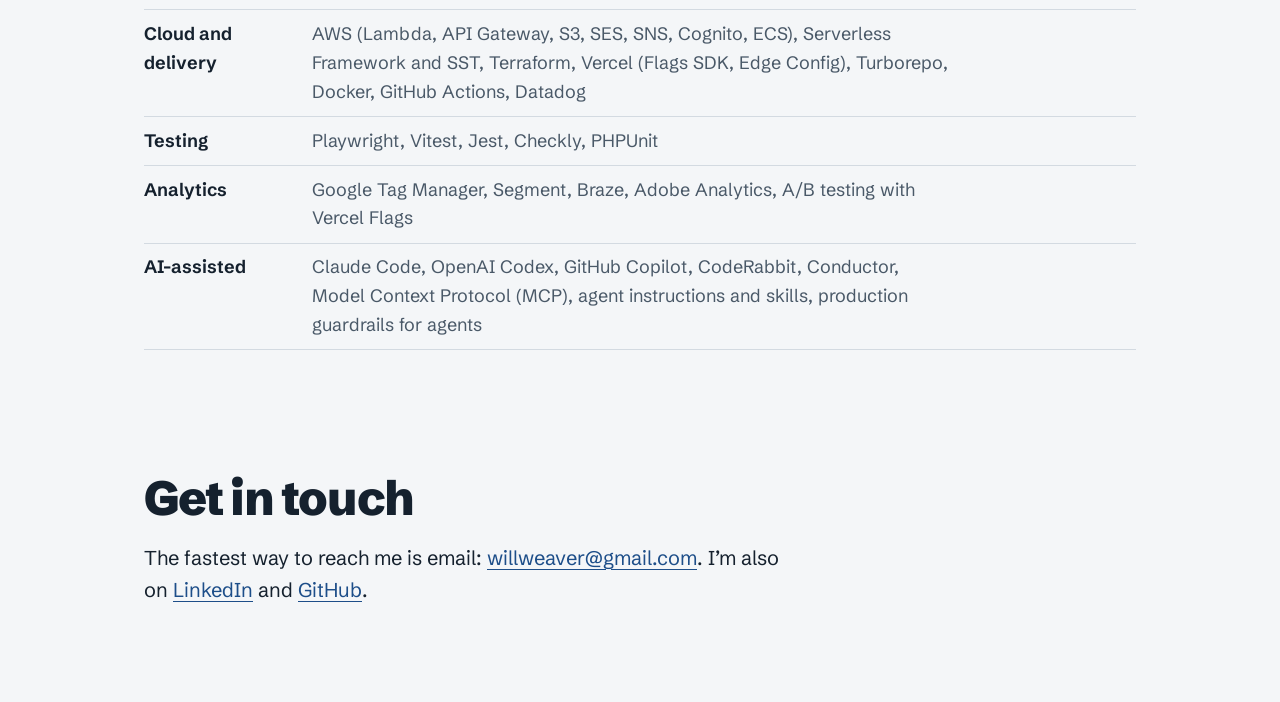
==== commit 6837c3a8: "Availability: senior or staff roles, with AI focus Match LinkedIn: senior or staff full-stack roles," ====
--- a/index.html
+++ b/index.html
@@ -12,7 +12,7 @@
   <meta property="og:image" content="https://willweaver.net/og-image.png">
   <meta property="og:image:width" content="1200">
   <meta property="og:image:height" content="630">
-  <meta property="og:image:alt" content="Will Weaver, full-stack engineer. Available now for senior or lead full-stack roles.">
+  <meta property="og:image:alt" content="Will Weaver, full-stack engineer. Available now for senior or staff full-stack roles.">
   <meta name="twitter:card" content="summary_large_image">
   <link rel="canonical" href="https://willweaver.net/">
   <link rel="icon" href="/favicon.svg" type="image/svg+xml">
@@ -46,7 +46,7 @@
   <header class="intro wrap">
     <h1>Will Weaver</h1>
     <p class="lede">I’m a full-stack engineer who owns features from end to end: the schema, the API, the UI, the jobs that run overnight, and the alerts that tell me when something’s wrong.</p>
-    <p class="status"><span class="status-dot" aria-hidden="true"></span>Available now for senior or lead full-stack roles</p>
+    <p class="status"><span class="status-dot" aria-hidden="true"></span>Available now for senior or staff full-stack roles, especially on AI products and developer platforms</p>
     <p class="where">Remote or hybrid around Philadelphia and Princeton · Based in Yardley, Pennsylvania</p>
     <nav class="links" aria-label="Contact and profiles">
       <a href="mailto:willweaver@gmail.com">willweaver@gmail.com</a>
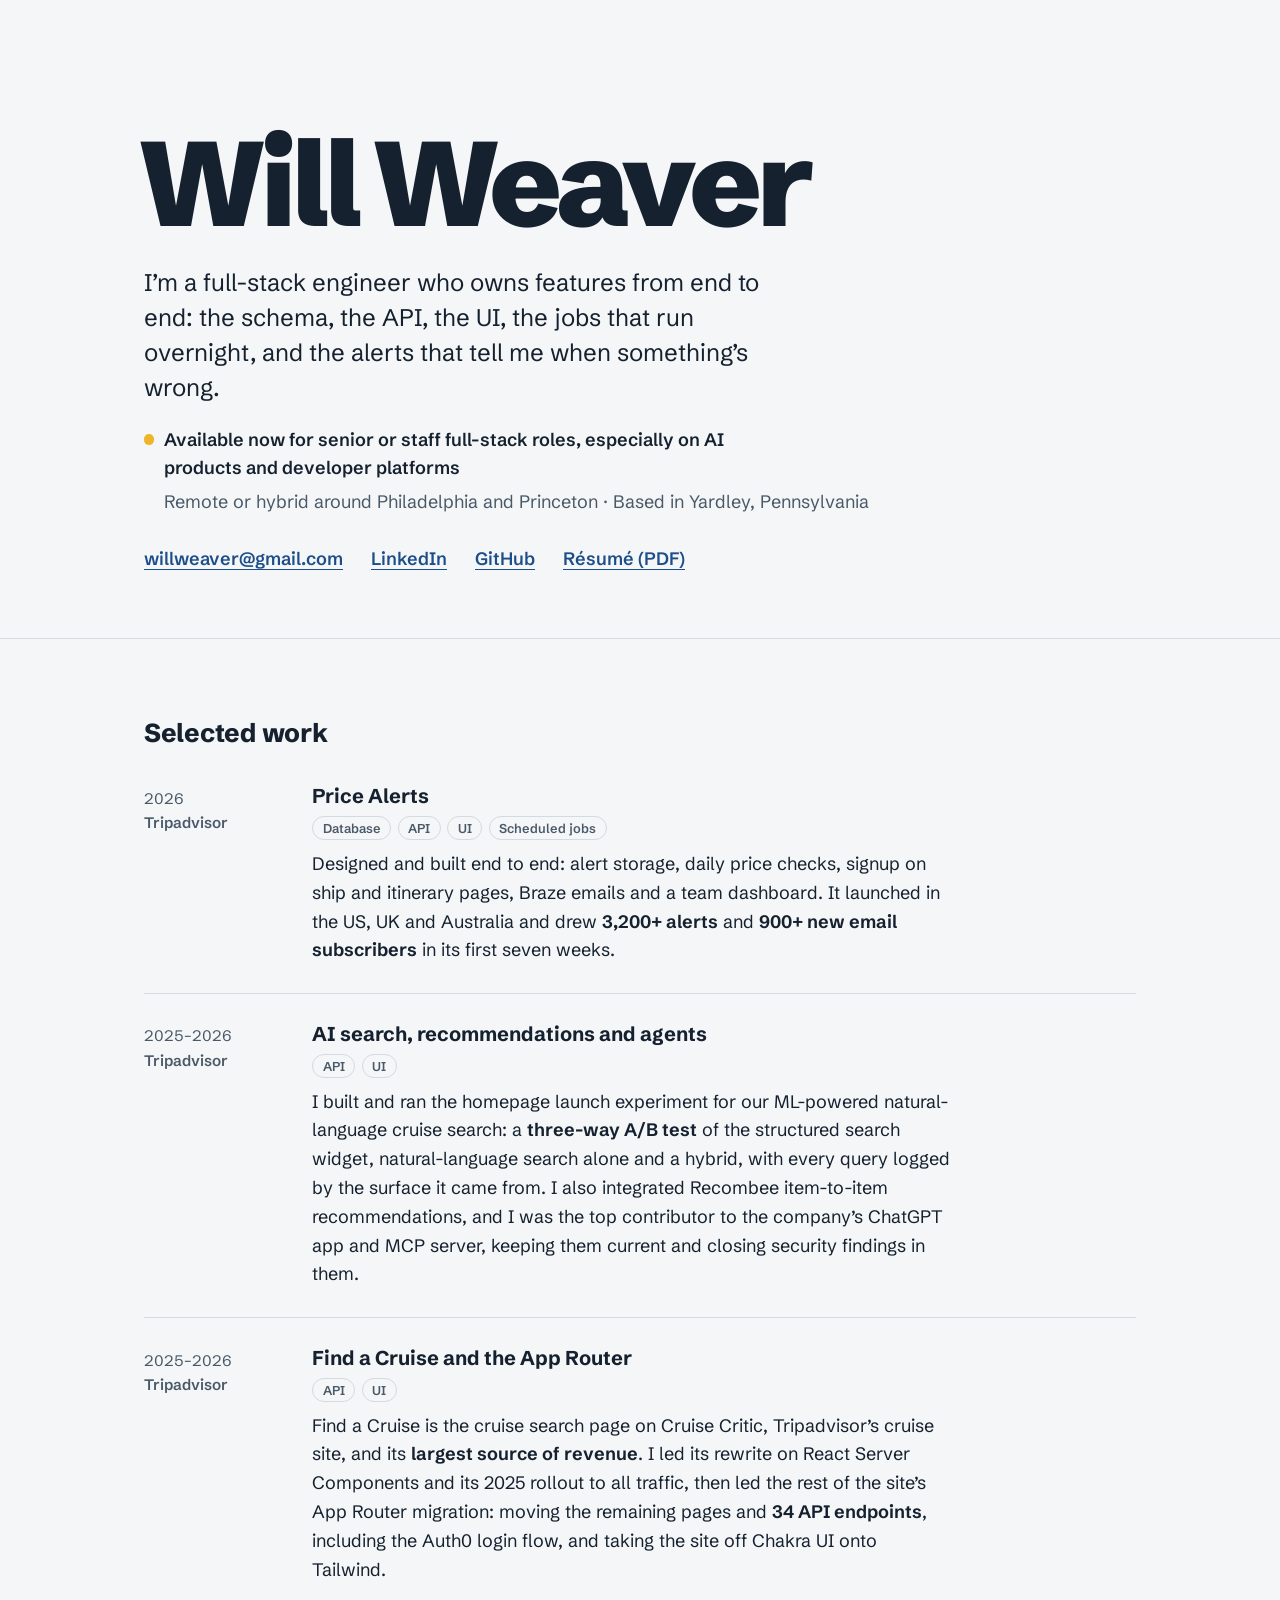
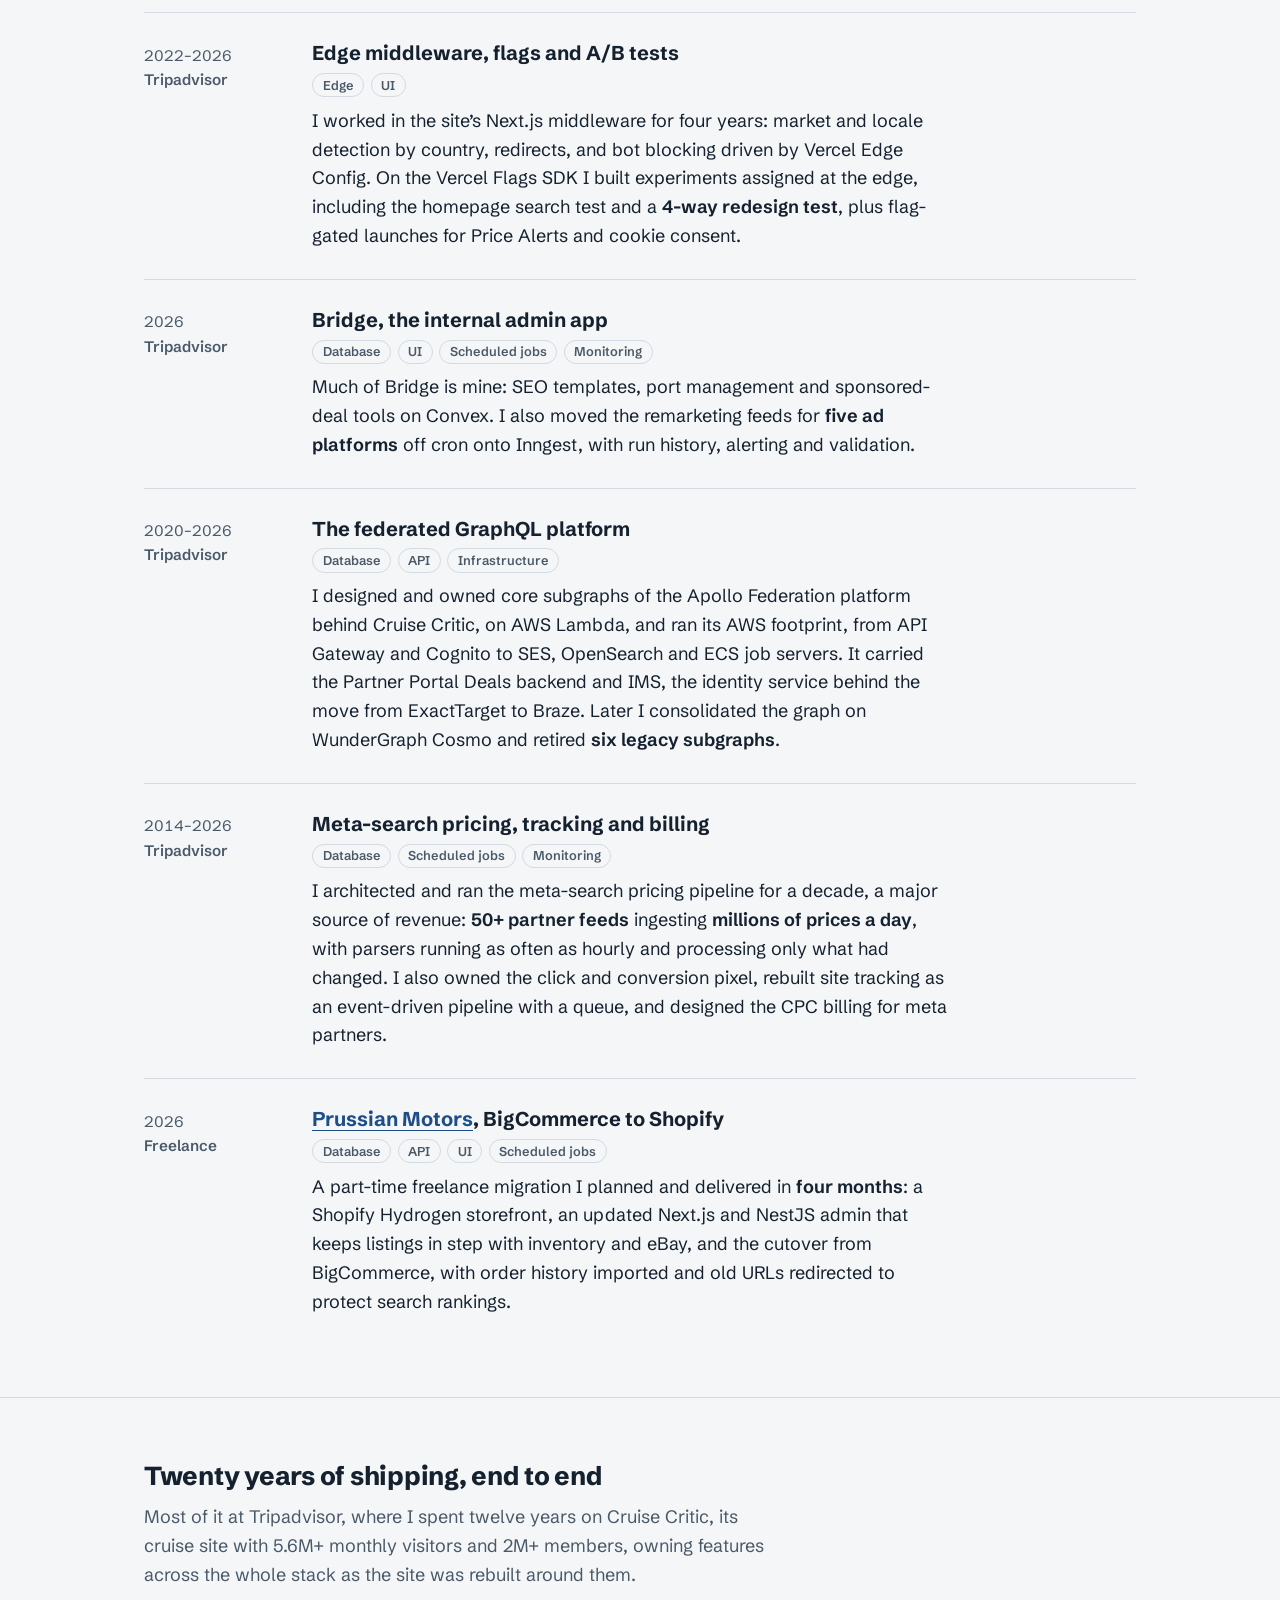
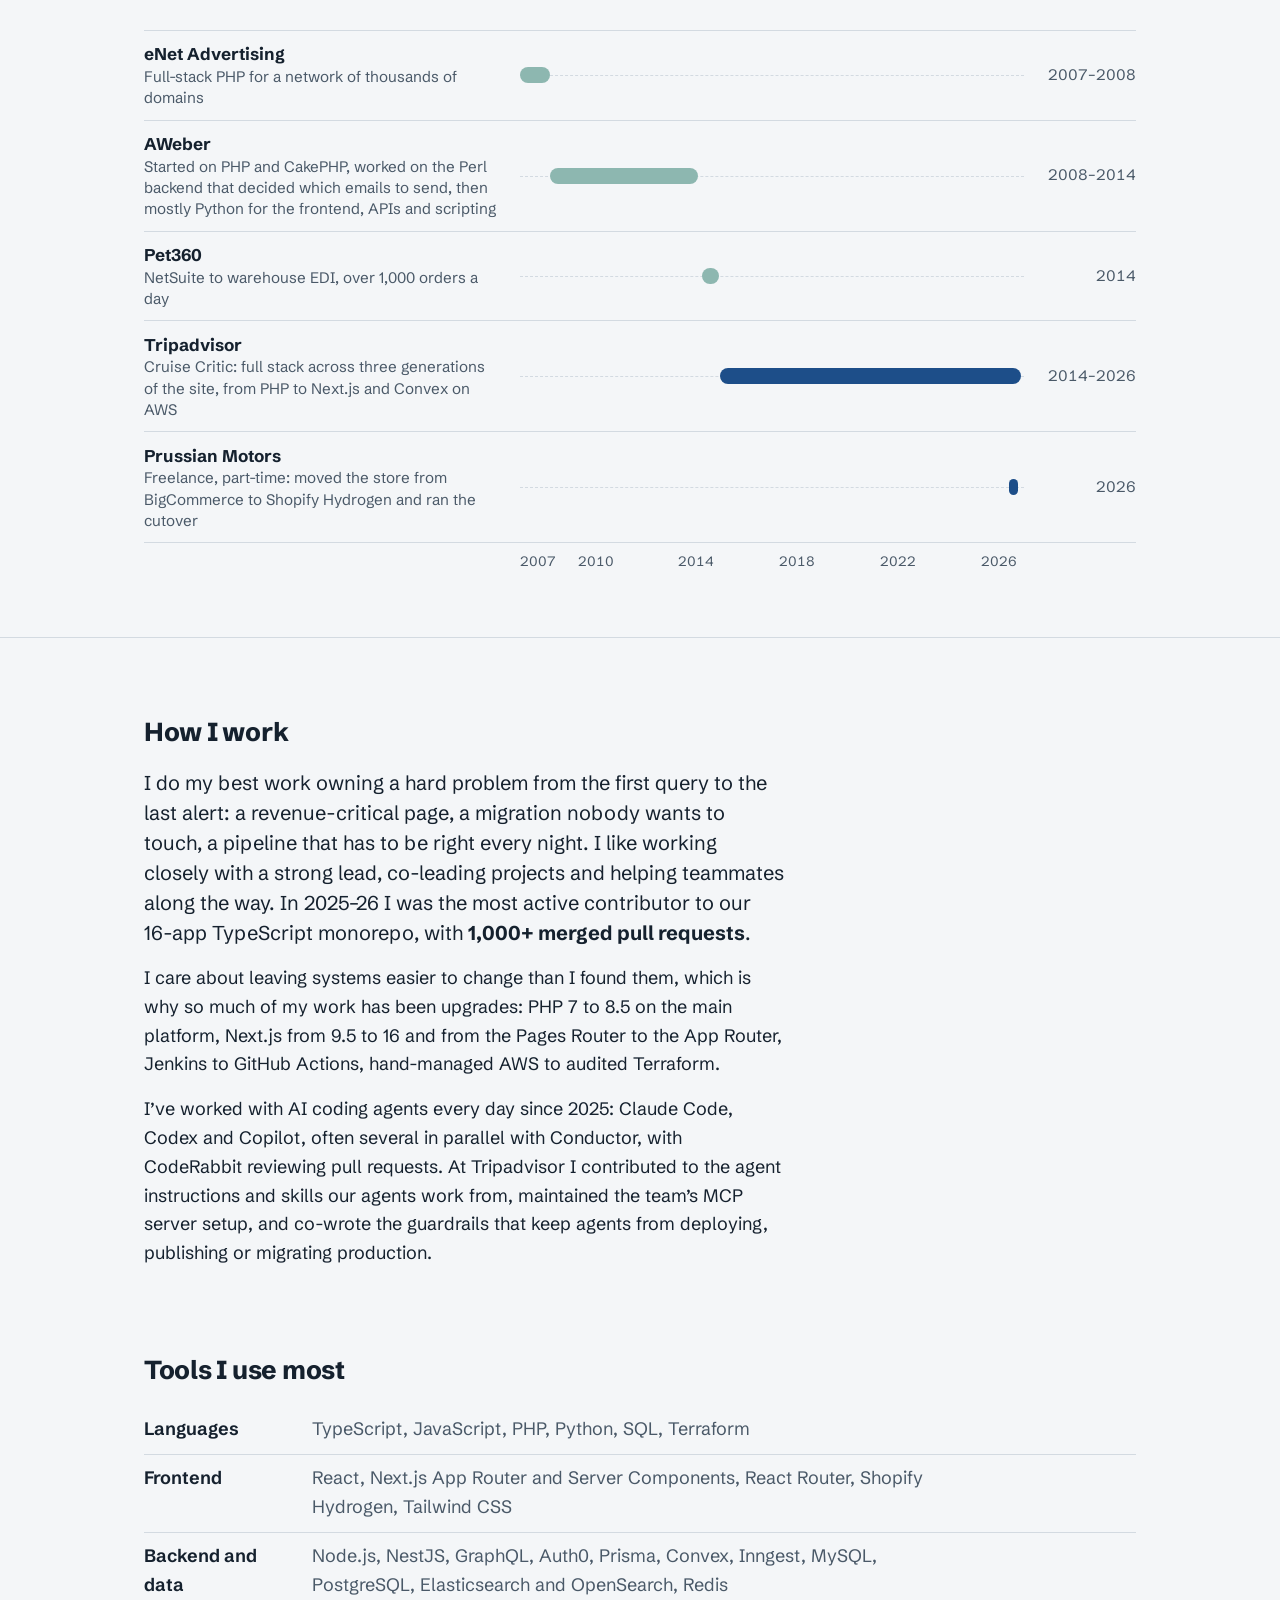
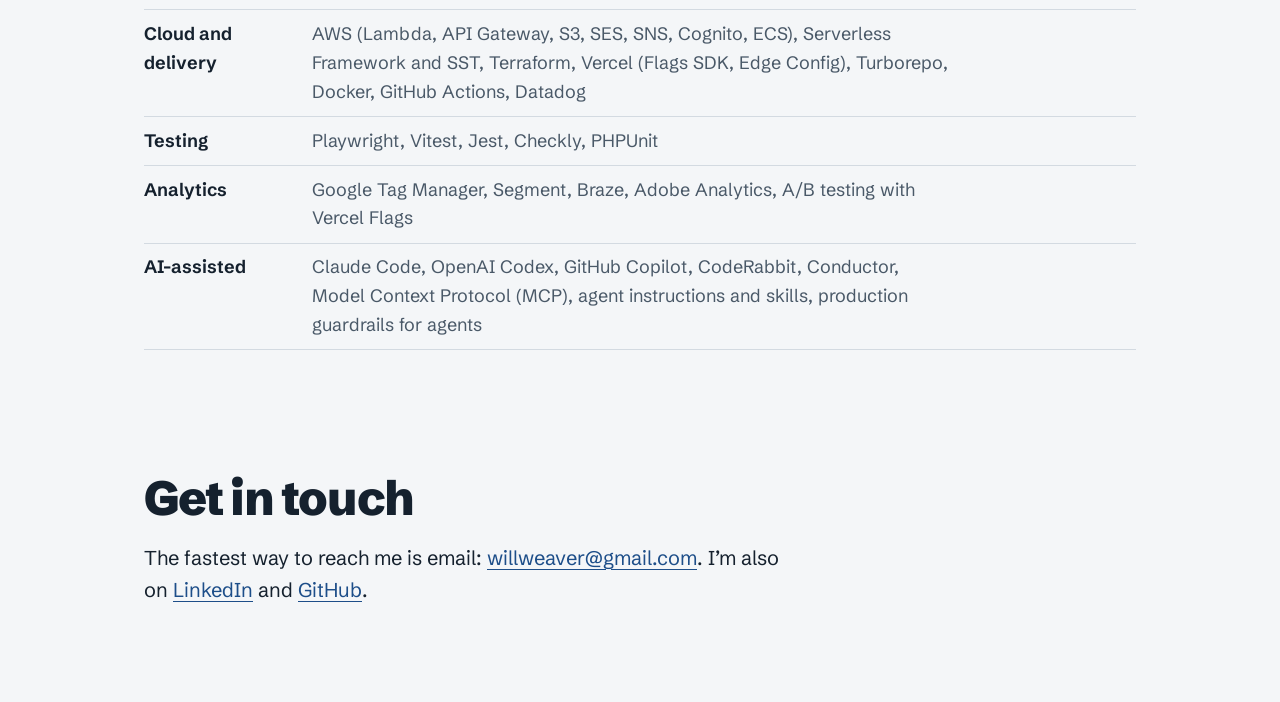
==== commit 41c57ae7: "Describe the AWeber Perl email work accurately The Perl backend decided which emails to send; a sepa" ====
--- a/index.html
+++ b/index.html
@@ -133,7 +133,7 @@
           <span class="years">2007–2008</span>
         </li>
         <li style="--from: 6.0; --to: 35.4">
-          <span class="role"><strong>AWeber</strong> Started on PHP and CakePHP, wrote the Perl processes that sent millions of emails a day, then mostly Python for the frontend, APIs and scripting</span>
+          <span class="role"><strong>AWeber</strong> Started on PHP and CakePHP, worked on the Perl backend that decided which emails to send, then mostly Python for the frontend, APIs and scripting</span>
           <span class="track"><span class="bar early"></span></span>
           <span class="years">2008–2014</span>
         </li>
